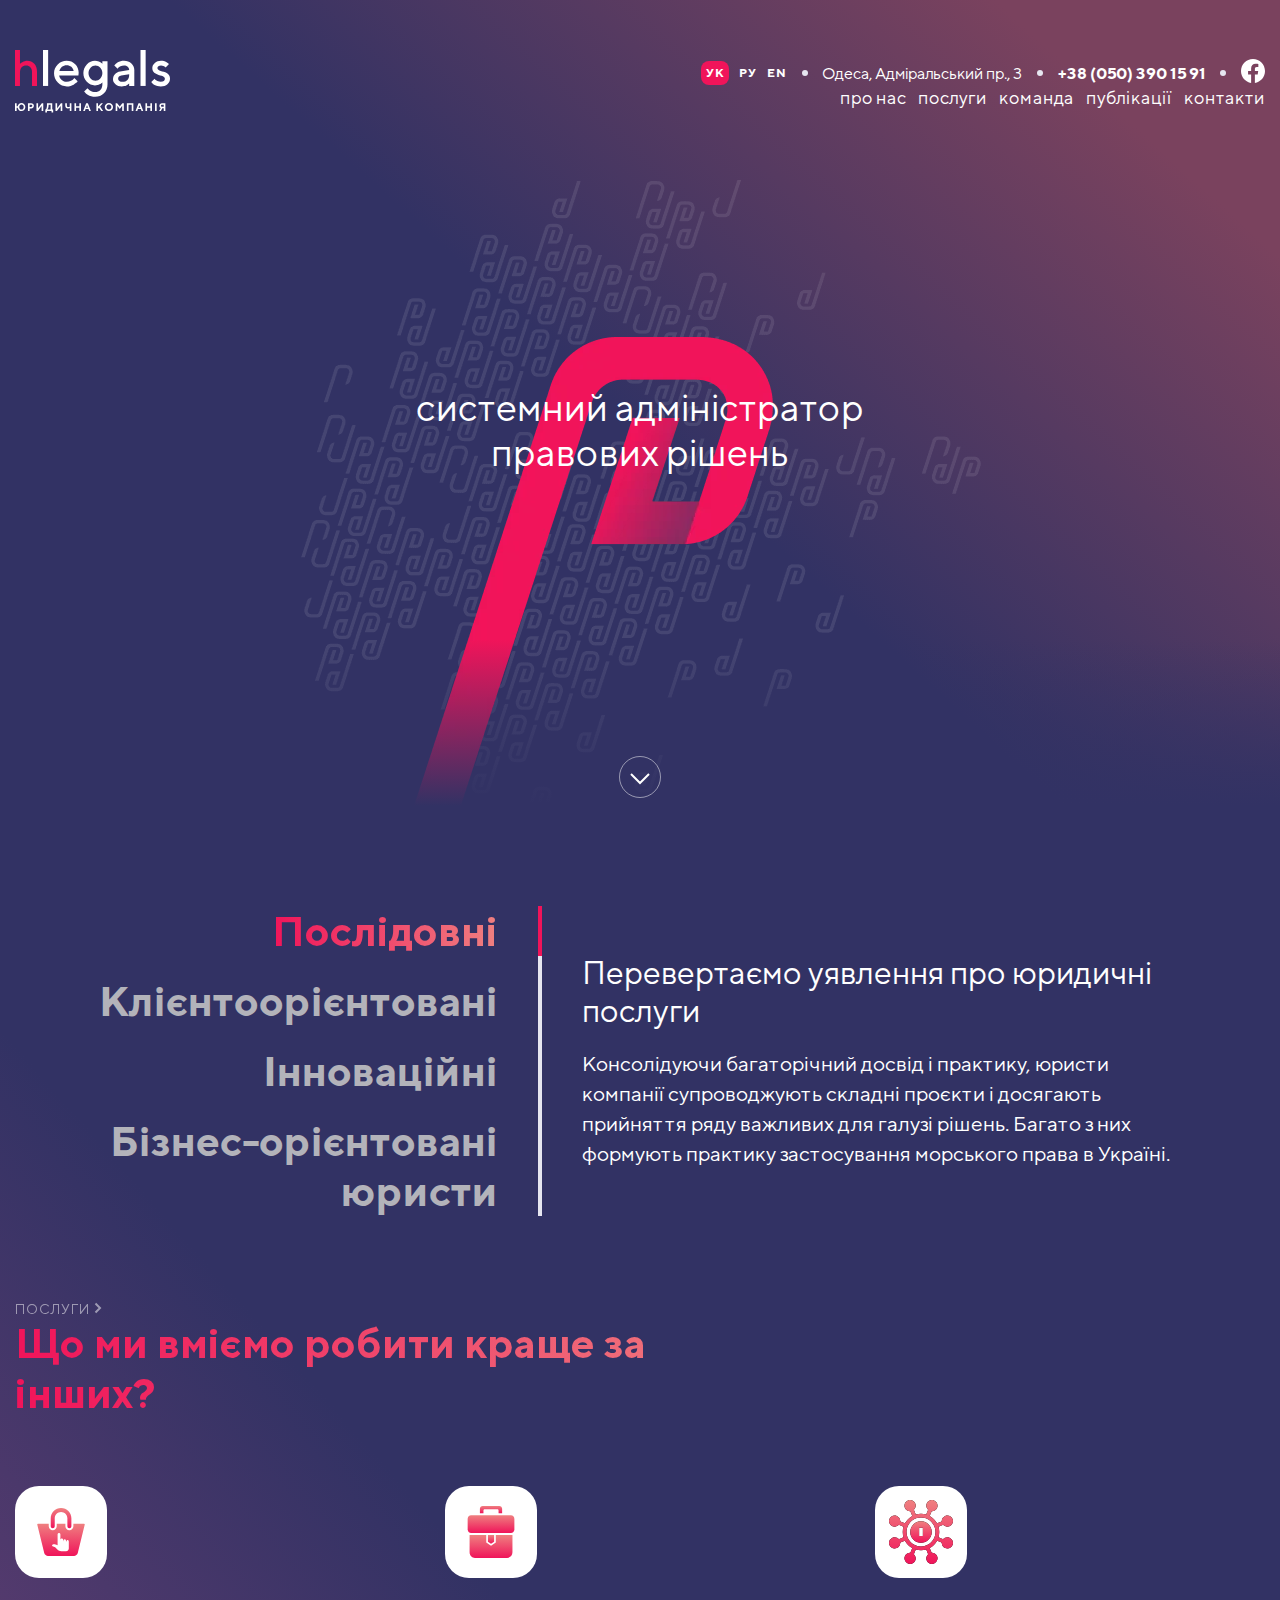
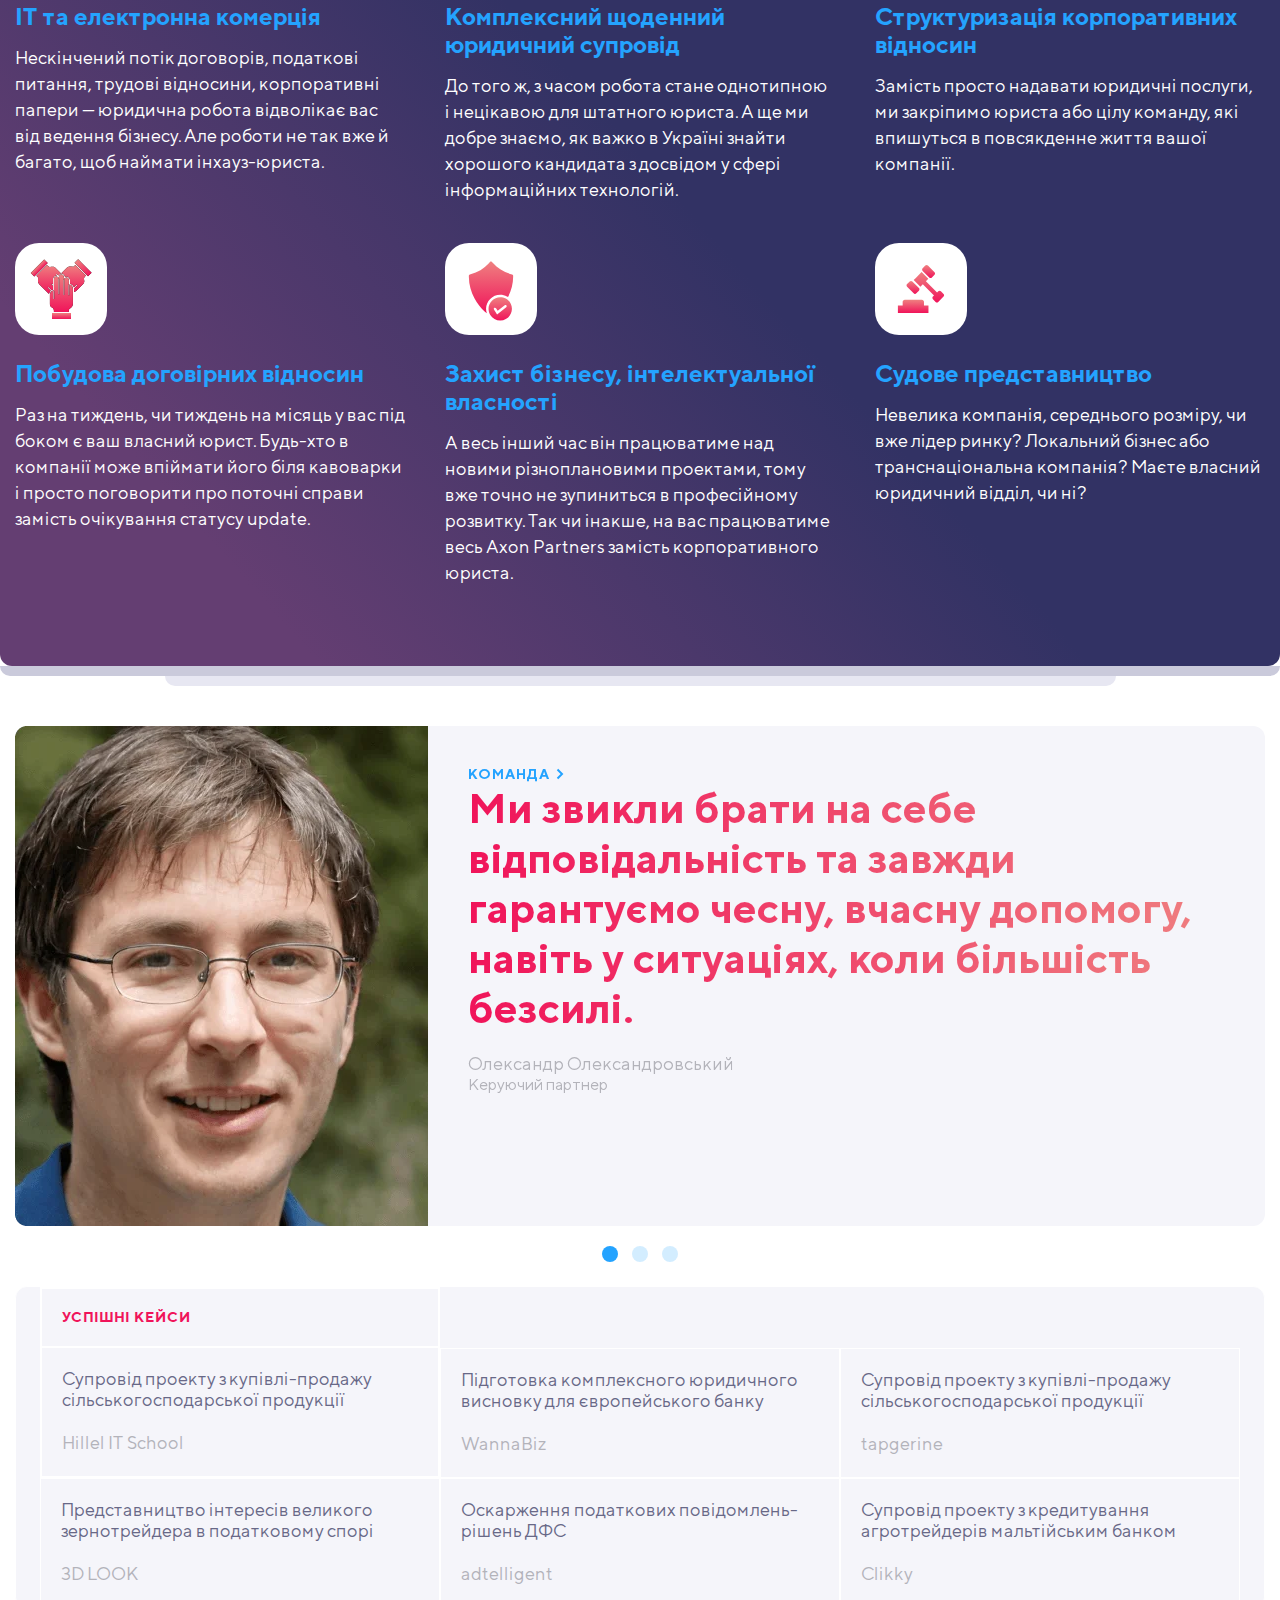
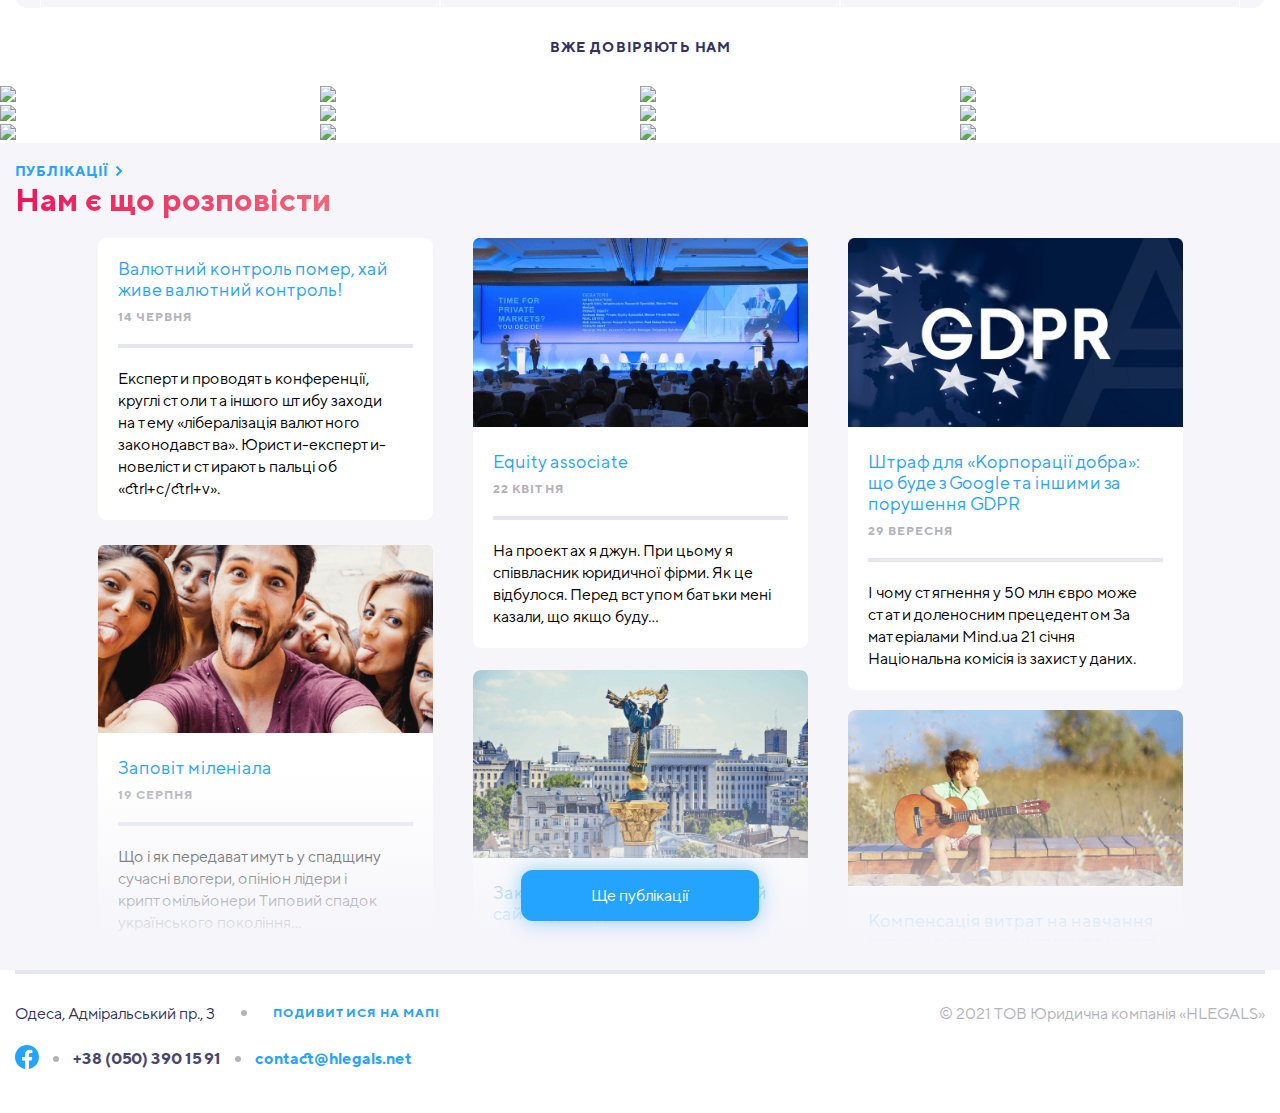
==== index.html @ 923fc93c "change png to webp" ====
<!DOCTYPE html>
<html lang="en">
<head>
    <meta charset="UTF-8">
    <meta name="viewport" content="width=device-width, initial-scale=1">
    <link rel="stylesheet" href="styles/main.css">
    <link rel="stylesheet" type="text/css" href="slick/slick.css">
    <link rel="stylesheet" type="text/css" href="slick/slick-theme.css">
    <title>Homepage</title>
</head>
<body>
<section class="header__and__splash__section">
    <div class="base__container">
        <header class="header">
            <div class="header__logo__wrapper">
                <a class="header__logo__link" href="index.html">
                    <picture>
                        <source srcset="images/homepage/header-mob-logo-min.svg"
                                media="screen and (max-width: 1024px)">
                        <img class="header__logo" src="./images/homepage/header-main-logo.svg" alt="logo">
                    </picture>
                </a>
                <div class="header__hamburger__box">
                    <span class="header__hamburger"></span>
                </div>
            </div>
            <div class="header__content">
                <div class="header__languages__and__contacts">
                    <div class="header__languages">
                        <a class="header__language header__active__languages" href="#" hreflang="uk">УК</a>
                        <a class="header__language" href="#" hreflang="ru">РУ</a>
                        <a class="header__language" href="#" hreflang="en">EN</a>
                    </div>
                    <img class="header__dot" src="images/homepage/header-dot.svg" alt="dot">
                    <a class="header__address" href="#">Одеса, Адміральський пр., 3</a>
                    <img class="header__dot" src="images/homepage/header-dot.svg" alt="dot">
                    <a class="header__telephone" href="tel: +380503901591">+38 (050) 390 15 91</a>
                    <img class="header__dot" src="images/homepage/header-dot.svg" alt="dot">
                    <a class="header__facebook" href="https://uk-ua.facebook.com/">
                        <svg width="24" height="24" viewBox="0 0 24 24" fill="none" xmlns="http://www.w3.org/2000/svg">
                            <g clip-path="url(#clip0_26339_3485)">
                                <path d="M24 12.0733C24 5.40541 18.6274 0 12 0C5.37258 0 0 5.40541 0 12.0733C0 18.0995 4.38823 23.0943 10.125 24V15.5633H7.07813V12.0733H10.125V9.41343C10.125 6.38755 11.9165 4.71615 14.6576 4.71615C15.9705 4.71615 17.3438 4.95195 17.3438 4.95195V7.92313H15.8306C14.3399 7.92313 13.875 8.85379 13.875 9.80857V12.0733H17.2031L16.6711 15.5633H13.875V24C19.6118 23.0943 24 18.0995 24 12.0733Z"/>
                            </g>
                            <defs>
                                <clipPath id="clip0_26339_3485">
                                    <rect width="24" height="24" fill="white"/>
                                </clipPath>
                            </defs>
                        </svg>
                    </a>
                </div>
                <nav class="header__nav">
                    <a class="header__link " href="about.html">про нас</a>
                    <a class="header__link" href="services.html">послуги</a>
                    <a class="header__link" href="team.html">команда</a>
                    <a class="header__link" href="#">публікації</a>
                    <a class="header__link" href="contact.html">контакти</a>
                </nav>
            </div>
        </header>
        <div class="splash">
            <picture class="splash__pattern">
                <source srcset="images/homepage/splash-pattern.webp">
                <img class="splash__pattern" src="images/homepage/splash-pattern.webp" alt="pattern">
            </picture>
            <picture class="splash__symbol">
                <source srcset="images/homepage/splash-symbol-Long-leg.webp">
                <img class="splash__symbol" src="images/homepage/splash-symbol-Long-leg.webp" alt="symbol">
            </picture>
            <p class="splash__text">системний адміністратор правових рішень</p>
        </div>
    </div>
    <div class="shade1">
        <a class="scroll__down__link" href="#text__under__shade1">
            <img class="scroll__down" src="images/homepage/shade1-scroll-down.svg" alt="scroll__down">
        </a>
        <a class="scroll__down__link2" href="#text__under__slider__shade1">
            <img class="scroll__down" src="images/homepage/shade1-scroll-down.svg" alt="scroll__down">
        </a>
    </div>
    <div class="shade2"></div>
</section>
<section class="experience__services__section">
    <div class="base__container">
        <div class="experience">
            <div class="experience__box">
                <div class="experience__titles">
                    <div class="experience__title__border">
                        <h3 class="experience__title experience__active" id="text__under__shade1">Послідовні</h3>
                        <div class="experience__border experience__active"></div>
                    </div>
                    <div class="experience__title__border">
                        <h3 class="experience__title">Клієнтоорієнтовані</h3>
                        <div class="experience__border"></div>
                    </div>
                    <div class="experience__title__border">
                        <h3 class="experience__title">Інноваційні</h3>
                        <div class="experience__border"></div>
                    </div>
                    <div class="experience__title__border">
                        <h3 class="experience__title">Бізнес-орієнтовані
                            юристи</h3>
                        <div class="experience__border experience__border1"></div>
                    </div>
                </div>
                <div class="experience__introduction">
                    <h5 class="experience__introduction__title">Перевертаємо уявлення про юридичні послуги</h5>
                    <p class="experience__introduction__text">
                        Консолідуючи багаторічний досвід і практику, юристи
                        компанії супроводжують складні проєкти і досягають прийняття ряду важливих для галузі рішень.
                        Багато з них формують практику застосування морського права в Україні.
                    </p>
                </div>
            </div>
        </div>
        <div class="experience__slider__mob">
            <div class="experience__slider">
                <div class="experience__slider__box">
                    <h3 class="experience__slider__title experience__slider__active"
                        id="text__under__slider__shade1">Послідовні</h3>
                </div>
                <div class="experience__slider__introduction">
                    <h5 class="experience__slider__introduction__title">Перевертаємо уявлення про юридичні послуги</h5>
                    <p class="experience__slider__introduction__text">
                        Консолідуючи багаторічний досвід і практику, юристи
                        компанії супроводжують складні проєкти і досягають прийняття ряду важливих для галузі рішень.
                        Багато з них формують практику застосування морського права в Україні.
                    </p>
                </div>
            </div>
            <div class="experience__slider">
                <div class="experience__slider__box">
                    <h3 class="experience__slider__title experience__slider__active">Послідовні</h3>
                </div>
                <div class="experience__slider__introduction">
                    <h5 class="experience__slider__introduction__title">Перевертаємо уявлення про юридичні послуги</h5>
                    <p class="experience__slider__introduction__text">
                        Консолідуючи багаторічний досвід і практику, юристи
                        компанії супроводжують складні проєкти і досягають прийняття ряду важливих для галузі рішень.
                        Багато з них формують практику застосування морського права в Україні.
                    </p>
                </div>
            </div>
            <div class="experience__slider">
                <div class="experience__slider__box">
                    <h3 class="experience__slider__title experience__slider__active">Послідовні</h3>
                </div>
                <div class="experience__slider__introduction">
                    <h5 class="experience__slider__introduction__title">Перевертаємо уявлення про юридичні послуги</h5>
                    <p class="experience__slider__introduction__text">
                        Консолідуючи багаторічний досвід і практику, юристи
                        компанії супроводжують складні проєкти і досягають прийняття ряду важливих для галузі рішень.
                        Багато з них формують практику застосування морського права в Україні.
                    </p>
                </div>
            </div>
            <div class="experience__slider">
                <div class="experience__slider__box">
                    <h3 class="experience__slider__title experience__slider__active">Послідовні</h3>
                </div>
                <div class="experience__slider__introduction">
                    <h5 class="experience__slider__introduction__title">Перевертаємо уявлення про юридичні послуги</h5>
                    <p class="experience__slider__introduction__text">
                        Консолідуючи багаторічний досвід і практику, юристи
                        компанії супроводжують складні проєкти і досягають прийняття ряду важливих для галузі рішень.
                        Багато з них формують практику застосування морського права в Україні.
                    </p>
                </div>
            </div>
        </div>
        <div class="prev-btn arrow-btn"></div>
        <div class="next-btn arrow-btn"></div>
        <div class="services">
            <a class="services__first__link" href="services.html">
                послуги
                <img class="services__link__arrow" src="images/homepage/services/services-switch-over.svg"
                     alt="switch-over">
            </a>
            <h3 class="services__title">Що ми вміємо робити краще за інших?</h3>
            <div class="services__grid">
                <div class="services__grid__item">
                    <div class="services__img__and__link">
                        <picture>
                            <source srcset="images/homepage/services/services-mob-icon1.svg"
                                    media="screen and (max-width: 426px)">
                            <img class="services__icon" src="images/homepage/services/services-icon1.svg" alt="icon">
                        </picture>
                        <a class="services__link" href="services_it.html">IT та електронна комерція</a>
                    </div>
                    <p class="services__text">Нескінчений потік договорів, податкові питання, трудові відносини,
                        корпоративні папери — юридична робота відволікає вас від ведення бізнесу. Але роботи не так
                        вже й багато, щоб наймати інхауз-юриста.</p>
                </div>
                <div class="services__grid__item">
                    <div class="services__img__and__link">
                        <picture>
                            <source srcset="images/homepage/services/services-mob-icon2.svg"
                                    media="screen and (max-width: 426px)">
                            <img class="services__icon" src="images/homepage/services/services-icon2.svg" alt="icon">
                        </picture>
                        <a class="services__link" href="services_it.html">Комплексний щоденний
                            юридичний супровід</a>
                    </div>
                    <p class="services__text">До того ж, з часом робота стане однотипною і нецікавою для штатного
                        юриста. А ще ми добре знаємо, як важко в Україні знайти хорошого кандидата з досвідом у
                        сфері інформаційних технологій.</p>
                </div>
                <div class="services__grid__item">
                    <div class="services__img__and__link">
                        <picture>
                            <source srcset="images/homepage/services/services-mob-icon3.svg"
                                    media="screen and (max-width: 426px)">
                            <img class="services__icon" src="images/homepage/services/services-icon3.svg" alt="icon">
                        </picture>
                        <a class="services__link" href="services_it.html">Структуризація корпоративних відносин</a>
                    </div>
                    <p class="services__text">Замість просто надавати юридичні послуги, ми закріпимо юриста або цілу
                        команду, які впишуться в повсякденне життя вашої компанії.</p>
                </div>
                <div class="services__grid__item">
                    <div class="services__img__and__link">
                        <picture>
                            <source srcset="images/homepage/services/services-mob-icon4.svg"
                                    media="screen and (max-width: 426px)">
                            <img class="services__icon" src="images/homepage/services/services-icon4.svg" alt="icon">
                        </picture>
                        <a class="services__link" href="services_it.html">Побудовa договірних відносин</a>
                    </div>
                    <p class="services__text">Раз на тиждень, чи тиждень на місяць у вас під боком є ваш власний
                        юрист. Будь-хто в компанії може впіймати його біля кавоварки і просто поговорити про поточні
                        справи замість очікування статусу update.</p>
                </div>
                <div class="services__grid__item">
                    <div class="services__img__and__link">
                        <picture>
                            <source srcset="images/homepage/services/services-mob-icon5.svg"
                                    media="screen and (max-width: 426px)">
                            <img class="services__icon" src="images/homepage/services/services-icon5.svg" alt="icon">
                        </picture>
                        <a class="services__link" href="services_it.html">Захист бізнесу, інтелектуальної власності</a>
                    </div>
                    <p class="services__text">А весь інший час він працюватиме над новими різноплановими проектами,
                        тому вже точно не зупиниться в професійному розвитку. Так чи інакше, на вас працюватиме весь
                        Axon Partners замість корпоративного юриста.</p>
                </div>
                <div class="services__grid__item">
                    <div class="services__img__and__link">
                        <picture>
                            <source srcset="images/homepage/services/services-mob-icon6.svg"
                                    media="screen and (max-width: 426px)">
                            <img class="services__icon" src="images/homepage/services/services-icon6.svg" alt="icon">
                        </picture>
                        <a class="services__link" href="services_it.html">Судове представництво</a>
                    </div>
                    <p class="services__text">Невелика компанія, середнього розміру, чи вже лідер ринку? Локальний
                        бізнес або транснаціональна компанія? Маєте власний юридичний відділ, чи ні?</p>
                </div>
            </div>
        </div>
    </div>
</section>
<section class="shadows__section">
    <div class="shadow1"></div>
    <div class="shadow2"></div>
</section>
<section class="slider__section">
    <div class="base__container">
        <div class="slider__wrapper">
            <div class="slider">
                <div class="slider__flex">
                    <div class="slider__flex__wrapper">
                        <picture>
                            <source srcset="images/homepage/slider-big-foto.webp">
                            <img class="slider__img" src="images/homepage/slider-big-foto.webp" alt="foto">
                        </picture>
                        <div class="slider__text__box">
                            <a class="slider__link" href="team.html">команда
                                <img class="slider__text__arrow"
                                     src="images/homepage/slider-link-arrow.svg"
                                     alt="arrow">
                            </a>
                            <a class="slider__title" href="#">Ми звикли брати на себе відповідальність та завжди
                                гарантуємо чесну, вчасну допомогу, навіть у ситуаціях, коли більшість безсилі.
                            </a>
                            <div class="slider__box__for__mob">
                                <picture>
                                    <source srcset="images/homepage/slider-mob-foto.svg">
                                    <img class="slider__img__mob" src="images/homepage/slider-mob-foto.svg" alt="foto">
                                </picture>
                                <div class="slider__minibox__for__mob">
                                    <a class="slider__under__title__link__text1" href="#">Олександр Олександровський</a>
                                    <p class="slider__under__title__text2">Керуючий партнер</p>
                                </div>
                            </div>
                        </div>
                    </div>
                </div>
                <div class="slider__flex">
                    <div class="slider__flex__wrapper">
                        <picture>
                            <source srcset="images/homepage/slider-big-foto.webp">
                            <img class="slider__img" src="images/homepage/slider-big-foto.webp" alt="foto">
                        </picture>
                        <div class="slider__text__box">
                            <a class="slider__link" href="team.html">команда
                                <img class="slider__text__arrow"
                                     src="images/homepage/slider-link-arrow.svg"
                                     alt="arrow">
                            </a>
                            <h3 class="slider__title">Ми звикли брати на себе відповідальність та завжди гарантуємо
                                чесну,
                                вчасну
                                допомогу, навіть у
                                ситуаціях, коли більшість безсилі.</h3>
                            <div class="slider__box__for__mob">
                                <picture>
                                    <source srcset="images/homepage/slider-mob-foto.svg">
                                    <img class="slider__img__mob" src="images/homepage/slider-mob-foto.svg" alt="foto">
                                </picture>
                                <div class="slider__minibox__for__mob">
                                    <p class="slider__under__title__link__text1">Олександр Олександровський</p>
                                    <p class="slider__under__title__text2">Керуючий партнер</p>
                                </div>
                            </div>
                        </div>
                    </div>
                </div>
                <div class="slider__flex">
                    <div class="slider__flex__wrapper">
                        <picture>
                            <source srcset="images/homepage/slider-big-foto.webp">
                            <img class="slider__img" src="images/homepage/slider-big-foto.webp" alt="foto">
                        </picture>
                        <div class="slider__text__box">
                            <a class="slider__link" href="team.html">команда
                                <img class="slider__text__arrow"
                                     src="images/homepage/slider-link-arrow.svg"
                                     alt="arrow">
                            </a>
                            <h3 class="slider__title">Ми звикли брати на себе відповідальність та завжди гарантуємо
                                чесну,
                                вчасну
                                допомогу, навіть у
                                ситуаціях, коли більшість безсилі.</h3>
                            <div class="slider__box__for__mob">
                                <picture>
                                    <source srcset="images/homepage/slider-mob-foto.svg">
                                    <img class="slider__img__mob" src="images/homepage/slider-mob-foto.svg" alt="foto">
                                </picture>
                                <div class="slider__minibox__for__mob">
                                    <p class="slider__under__title__link__text1">Олександр Олександровський</p>
                                    <p class="slider__under__title__text2">Керуючий партнер</p>
                                </div>
                            </div>
                        </div>
                    </div>
                </div>
            </div>
            <div class="prev-btn arrow-btn"></div>
            <div class="next-btn arrow-btn"></div>
        </div>
    </div>
</section>
<section class="case__section">
    <div class="base__container">
        <div class="case case__wrapper">
            <div class="case__item case__item__tablet">
                <div class="case__successful">
                    <h6 class="case__title">Успішні кейси</h6>
                </div>
                <div class="case__item1 case__all__items case__item__mob case__item__tablet">
                    <a class="case__paragraph" href="#">Супровід проекту з купівлі-продажу сільськогосподарської
                        продукції</a>
                    <p class="case__name">Hillel IT School</p>
                </div>
                <div class="case__hover">
                    <p class="case__hover__text">Prolegals у співпраці з юристами Clyde & Co виступила юридичним
                        консультантом відомого іноземного
                        банку у зв'язку з фінансуванням ряду угод з купівлі-продажу сільськогосподарської продукції.
                        Юристи компанії, серед іншого, надали банку комплексне юридичний висновок про механізм роботи
                        застав в Україні, способи звернення стягнення на товар і пов'язаних із заставою ризиками.
                    </p>
                    <!--                    <img class="case__hover__arrow" src="images/team/team-open-arrow.svg" alt="arrow">-->
                    <!--                    <img class="case__hover__arrow" src="images/team/team-open-arrow.svg" alt="arrow">-->
                </div>
            </div>
            <div class="case__item2 case__all__items case__item__mob case__item__tablet">
                <a class="case__paragraph" href="#">Підготовка комплексного юридичного висновку для європейського
                    банку</a>
                <p class="case__name">WannaBiz</p>
            </div>
            <div class="case__item3 case__all__items case__item__mob case__item__tablet">
                <a class="case__paragraph" href="#">Супровід проекту з купівлі-продажу сільськогосподарської
                    продукції</a>
                <p class="case__name">tapgerine</p>
            </div>
            <div class="case__item4 case__all__items case__item__mob case__item__tablet">
                <a class="case__paragraph" href="#">Представництво інтересів великого зернотрейдера в податковому
                    спорі</a>
                <p class="case__name">3D LOOK</p>
            </div>
            <div class="case__item5 case__all__items case__item__mob case__item__tablet">
                <a class="case__paragraph" href="#">Оскарження податкових повідомлень-рішень ДФС</a>
                <p class="case__name">adtelligent</p>
            </div>
            <div class="case__item6 case__all__items case__item__mob case__item__tablet">
                <a class="case__paragraph" href="#">Супровід проекту з кредитування агротрейдерів мальтійським
                    банком</a>
                <p class="case__name">Clikky</p>
            </div>
        </div>
    </div>
</section>
<section class="clients__section">
    <div class="clients__container">
        <div class="clients clients__wrapper">
            <h6 class="clients__title">Вже довіряють нам</h6>
            <div class="clients__grid">
                <div class="clients__item">
                    <picture>
                        <source srcset="images/homepage/clients/mob-hillel.webp" media="screen and (max-width: 426px)">
                        <img class="clients__img" src="images/homepage/clients/hillel.webp" alt="logo">
                    </picture>
                </div>
                <div class="clients__item">
                    <picture>
                        <source srcset="images/homepage/clients/mob-wannabiz.webp" media="screen and (max-width: 426x)">
                        <img class="clients__img" src="images/homepage/clients/wannabiz.webp" alt="logo">
                    </picture>
                </div>
                <div class="clients__item">
                    <picture>
                        <source srcset="images/homepage/clients/mob-tapgerine.webp"
                                media="screen and (max-width: 426px)">
                        <img class="clients__img" src="images/homepage/clients/tapgerine.webp" alt="logo">
                    </picture>
                </div>
                <div class="clients__item">
                    <picture>
                        <source srcset="images/homepage/clients/mob-3dlook.webp" media="screen and (max-width: 426px)">
                        <img class="clients__img" src="images/homepage/clients/3dlook.webp" alt="logo">
                    </picture>
                </div>
                <div class="clients__item">
                    <picture>
                        <source srcset="images/homepage/clients/mob-orangear.webp" media="screen and (max-width: 426px)">
                        <img class="clients__img" src="images/homepage/clients/orangear.webp" alt="logo">
                    </picture>
                </div>
                <div class="clients__item">
                    <picture>
                        <source srcset="images/homepage/clients/mob-adtelligent.webp"
                                media="screen and (max-width: 426px)">
                        <img class="clients__img" src="images/homepage/clients/adtelligent.webp" alt="logo">
                    </picture>
                </div>
                <div class="clients__item">
                    <picture>
                        <source srcset="images/homepage/clients/mob-clickky.webp" media="screen and (max-width: 426px)">
                        <img class="clients__img" src="images/homepage/clients/clickky.webp" alt="logo">
                    </picture>
                </div>
                <div class="clients__item">
                    <picture>
                        <source srcset="images/homepage/clients/mob-ecoleasing.webp"
                                media="screen and (max-width: 426px)">
                        <img class="clients__img" src="images/homepage/clients/ecoleasing.webp" alt="logo">
                    </picture>
                </div>
                <div class="clients__item">
                    <picture>
                        <source srcset="images/homepage/clients/mob-infatek.webp" media="screen and (max-width: 426px)">
                        <img class="clients__img" src="images/homepage/clients/infatek.webp" alt="logo">
                    </picture>
                </div>
                <div class="clients__item">
                    <picture>
                        <source srcset="images/homepage/clients/mob-city-park.webp"
                                media="screen and (max-width: 426px)">
                        <img class="clients__img" src="images/homepage/clients/city-park.webp" alt="logo">
                    </picture>
                </div>
                <div class="clients__item">
                    <picture>
                        <source srcset="images/homepage/clients/mob-art-print-studio.webp"
                                media="screen and (max-width: 426px)">
                        <img class="clients__img" src="images/homepage/clients/art-print-studio.webp" alt="logo">
                    </picture>
                </div>
                <div class="clients__item">
                    <picture>
                        <source srcset="images/homepage/clients/mob-ultimate-card.webp"
                                media="screen and (max-width: 426px)">
                        <img class="clients__img" src="images/homepage/clients/ultimate-card.webp" alt="logo">
                    </picture>
                </div>
            </div>
        </div>
    </div>
</section>
<section class="publications__section">
    <div class="base__container">
        <div class="publications__wrapper">
            <a class="publications__link" href="#">Публікації
                <img class="publications__arrow" src="images/homepage/publications-link-arrow2.svg" alt="arrow">
            </a>
            <h3 class="publications__title">Нам є що розповісти</h3>
            <div class="publications">
                <div class="publications__card publications__card1">
                    <div class="publication__under__title__and__data">
                        <a class="publications__under__title__link" href="#">Валютний контроль помер, хай живе валютний
                            контроль!</a>
                        <p class="publications__data__text">14 червня</p>
                    </div>
                    <div class="publications__border__bottom"></div>
                    <p class="publications__description">Експерти проводять конференції, круглі столи та іншого
                        штибу заходи на тему «лібералізація валютного законодавства». Юристи-експерти-новелісти
                        стирають пальці об «ctrl+c/ctrl+v».
                    </p>
                </div>
                <div class="publications__card publications__card2">
                    <picture>
                        <source srcset="images/homepage/publications/mob-equity.png"
                                media="screen and (max-width: 426px)">
                        <img class="publications__img" src="images/homepage/publications/equity.png" alt="foto">
                    </picture>
                    <div class="publications__text__box">
                        <div class="publication__under__title__and__data">
                            <a class="publications__under__title__link" href="#">Equity associate</a>
                            <p class="publications__data__text">22 квітня</p>
                        </div>
                        <div class="publications__border__bottom"></div>
                        <p class="publications__description">На проектах я джун. При цьому я співвласник юридичної
                            фірми. Як це відбулося. Перед вступом батьки мені казали, що якщо буду…
                        </p>
                    </div>
                </div>
                <div class="publications__card publications__card3">
                    <picture>
                        <source srcset="images/homepage/publications/gdpr.png">
                        <img class="publications__img" src="images/homepage/publications/gdpr.png" alt="foto">
                    </picture>
                    <div class="publications__text__box">
                        <div class="publication__under__title__and__data">
                            <a class="publications__under__title__link" href="#">Штраф для «Корпорації добра»: що буде з
                                Google та
                                іншими
                                за
                                порушення GDPR</a>
                            <p class="publications__data__text">29 вересня</p>
                        </div>
                        <div class="publications__border__bottom"></div>
                        <p class="publications__description">І чому стягнення у 50 млн євро може стати доленосним
                            прецедентом За матеріалами Mind.ua 21 січня Національна комісія із захисту даних.
                        </p>
                    </div>
                </div>
                <div class="publications__card publications__card4">
                    <picture>
                        <source srcset="images/homepage/publications/mob-will-mileniala.png"
                                media="screen and (max-width: 426px)">
                        <img class="publications__img" src="images/homepage/publications/will-mileniala.png" alt="foto">
                    </picture>
                    <div class="publications__text__box">
                        <div class="publication__under__title__and__data">
                            <a class="publications__under__title__link" href="#">Заповіт міленіала</a>
                            <p class="publications__data__text">19 серпня</p>
                        </div>
                        <div class="publications__border__bottom"></div>
                        <p class="publications__description">Що і як передаватимуть у спадщину сучасні влогери, опініон
                            лідери і криптомільйонери Типовий спадок українського покоління…
                        </p>
                    </div>
                </div>
                <div class="publications__card publications__card5">
                    <picture>
                        <source srcset="images/homepage/publications/language.png">
                        <img class="publications__img" src="images/homepage/publications/language.png" alt="foto">
                    </picture>
                    <div class="publications__text__box publications__box__under__shadow">
                        <div class="publication__under__title__and__data">
                            <a class="publications__under__title__link" href="#">Закон про мови: як зробити свій сайт
                                відповідним</a>
                            <p class="publications__data__text">19 серпня</p>
                        </div>
                        <div class="publications__border__bottom"></div>
                        <p class="publications__description">Наталія Кирик, керівник контент студії Wordfactory.ua
                            По-перше, це красиво! Це аргумент номер один на користь україномовного сайту. По-друге, це
                            ефективно. У…
                        </p>
                    </div>
                </div>
                <div class="publications__card publications__card6">
                    <picture>
                        <source srcset="images/homepage/publications/compensation.png">
                        <img class="publications__img" src="images/homepage/publications/compensation.png" alt="foto">
                    </picture>
                    <div class="publications__text__box publications__box__under__shadow">
                        <div class="publication__under__title__and__data">
                            <a class="publications__under__title__link" href="#">Компенсація витрат на навчання дитини в
                                дитячому
                                садку та
                                школі</a>
                            <p class="publications__data__text">5 Лютого 2018</p>
                        </div>
                        <div class="publications__border__bottom"></div>
                        <p class="publications__description">Про що йде мова В червні цього року Верховна Рада внесла
                            зміни до Податкового кодексу України. Відтепер батьки, які отримують офіційну…
                        </p>
                    </div>
                </div>
            </div>
        </div>
    </div>
</section>
<section class="shadow3__section">
    <a class="shadow3__section__button" href="#">Ще публікації</a>
</section>
<footer class="footer__section footer">
    <div class="base__container">
        <div class="footer__separator"></div>
        <div class="footer__contacts__wrapper">
            <div class="footer__contacts">
                <div class="footer__address">
                    <p class="footer__address__text">Одеса, Адміральський пр., 3</p>
                    <img class="footer__dot" src="images/homepage/footer-dot-separator.svg" alt="dot">
                    <a class="footer__address__link" href="#">Подивитися на мапі</a>
                </div>
                <div class="footer__contacts__tel">
                    <a class="footer__facebook" href="https://uk-ua.facebook.com/">
                        <svg width="24" height="24" viewBox="0 0 24 24" fill="none" xmlns="http://www.w3.org/2000/svg">
                            <g clip-path="url(#clip0_26339_3485)">
                                <path d="M24 12.0733C24 5.40541 18.6274 0 12 0C5.37258 0 0 5.40541 0 12.0733C0 18.0995 4.38823 23.0943 10.125 24V15.5633H7.07813V12.0733H10.125V9.41343C10.125 6.38755 11.9165 4.71615 14.6576 4.71615C15.9705 4.71615 17.3438 4.95195 17.3438 4.95195V7.92313H15.8306C14.3399 7.92313 13.875 8.85379 13.875 9.80857V12.0733H17.2031L16.6711 15.5633H13.875V24C19.6118 23.0943 24 18.0995 24 12.0733Z"/>
                            </g>
                            <defs>
                                <clipPath id="clip0_26339_3485">
                                    <rect width="24" height="24" fill="white"/>
                                </clipPath>
                            </defs>
                        </svg>
                    </a>
                    <img class="footer__dot" src="images/homepage/footer-dot-separator.svg" alt="dot">
                    <a class="footer__tel__link" href="tel: +380503901591">+38 (050) 390 15 91</a>
                    <img class="footer__dot" src="images/homepage/footer-dot-separator.svg" alt="dot">
                    <a class="footer__mail__link" href="mailto:contact@hlegals.net">contact@hlegals.net</a>
                </div>
            </div>
            <div class="footer__copy">
                <p class="footer__copy__text">© 2021 ТОВ Юридична компанія «HLEGALS»</p>
            </div>
        </div>
    </div>
</footer>
<script type="text/javascript" src="jquery.js"></script>
<script src="./slick/slick.min.js"></script>
<script type="text/javascript">
    $(document).ready(function () {
        $('.slider').slick({
            prevArrow: $('.prev-btn'),
            nextArrow: $('.next-btn'),
            autoplay: true,
            dots: true,
            autoplaySpeed: 4000,
            slidesToShow: 1,
            slidesToScroll: 1,
            responsive: [
                {
                    breakpoint: 1024,
                    settings: {
                        slidesToShow: 1,
                        slidesToScroll: 1,
                    }
                },
                {
                    breakpoint: 768,
                    settings: {
                        slidesToShow: 2,
                        slidesToScroll: 1
                    }
                },
                {
                    breakpoint: 700,
                    settings: {
                        slidesToShow: 1,
                        slidesToScroll: 1
                    }
                }
            ]
        });
    });
</script>
<script type="text/javascript">
    $(document).ready(function () {
        $('.experience__slider__mob').slick({
            prevArrow: $('.prev-btn'),
            nextArrow: $('.next-btn'),
            autoplay: true,
            dots: true,
            autoplaySpeed: 4000,
            slidesToShow: 1,
            slidesToScroll: 1,
            responsive: [
                {
                    breakpoint: 1024,
                    settings: {
                        slidesToShow: 2,
                        slidesToScroll: 1,
                    }
                },
                {
                    breakpoint: 769,
                    settings: {
                        slidesToShow: 2,
                        slidesToScroll: 1
                    }
                },
                {
                    breakpoint: 600,
                    settings: {
                        slidesToShow: 1,
                        slidesToScroll: 1
                    }
                }
            ]
        });
    });
</script>
</body>
</html>
---- styles/main.css ----
@font-face {
  src: url("../fonts/TTNorms/TTNorms-Medium.woff");
  font-family: "TTNorms";
  font-weight: normal;
  font-style: normal;
  font-display: swap;
}
@font-face {
  src: url("../fonts/TTNorms/TTNorms-Regular.woff");
  font-family: "TTNorms";
  font-weight: normal;
  font-style: normal;
  font-display: swap;
}
@font-face {
  src: url("../fonts/TTNorms/TTNorms-Bold.woff");
  font-family: "TTNorms";
  font-weight: bold;
  font-style: normal;
  font-display: swap;
}
* {
  box-sizing: border-box;
  padding: 0;
  margin: 0;
  font-family: "TTNorms", sans-serif;
  color: #ffffff;
}

a {
  display: inline-block;
  text-decoration: none;
}

.base__container {
  width: 100%;
  max-width: 1320px;
  margin: 0 auto;
  padding: 0 15px;
}

@font-face {
  src: url("../fonts/TTNorms/TTNorms-Medium.woff");
  font-family: "TTNorms";
  font-weight: normal;
  font-style: normal;
  font-display: swap;
}
@font-face {
  src: url("../fonts/TTNorms/TTNorms-Regular.woff");
  font-family: "TTNorms";
  font-weight: normal;
  font-style: normal;
  font-display: swap;
}
@font-face {
  src: url("../fonts/TTNorms/TTNorms-Bold.woff");
  font-family: "TTNorms";
  font-weight: bold;
  font-style: normal;
  font-display: swap;
}
* {
  box-sizing: border-box;
  padding: 0;
  margin: 0;
  font-family: "TTNorms", sans-serif;
  color: #ffffff;
}

a {
  display: inline-block;
  text-decoration: none;
}

.base__container {
  width: 100%;
  max-width: 1320px;
  margin: 0 auto;
  padding: 0 15px;
}

.header {
  display: flex;
  justify-content: space-between;
  align-items: center;
}
.header__logo__wrapper {
  width: 100%;
  display: flex;
  justify-content: space-between;
}
.header__logo__wrapper .header__hamburger__box {
  display: none;
  flex-direction: column;
  justify-content: center;
  padding: 10px 7px;
  width: 32px;
  height: 32px;
}
.header__logo__wrapper .header__hamburger__box:active {
  background: #EDEDF7;
  border-radius: 12px;
}
.header__logo__wrapper .header__hamburger__box .header__hamburger {
  display: block;
  border: 1px solid #323264;
  background-color: #323264;
  width: 18px;
  position: relative;
}
.header__logo__wrapper .header__hamburger__box .header__hamburger::before, .header__logo__wrapper .header__hamburger__box .header__hamburger::after {
  content: "";
  border: 1px solid #323264;
  background-color: #323264;
  width: 16px;
  position: absolute;
  left: -1px;
}
.header__logo__wrapper .header__hamburger__box .header__hamburger::before {
  top: 6px;
}
.header__logo__wrapper .header__hamburger__box .header__hamburger::after {
  bottom: 6px;
}
.header__logo__wrapper__logo__link {
  width: 100%;
  max-width: 155px;
}
.header__content {
  display: flex;
  flex-direction: column;
  align-items: end;
  width: 100%;
  max-width: 564px;
}
.header__languages__and__contacts {
  display: flex;
  justify-content: space-between;
  align-items: center;
  width: 100%;
  max-width: 564px;
}
.header__languages {
  display: flex;
  align-items: center;
  gap: 10px;
}
.header__nav {
  display: flex;
  justify-content: space-between;
  width: 100%;
  max-width: 425px;
}
.header__language {
  font-weight: bold;
  font-size: 12px;
  line-height: 14px;
  letter-spacing: 1px;
}
.header__active__languages {
  padding: 5px;
  background: #F0145A;
  border-radius: 8px;
}
.header__language:hover {
  padding: 5px;
  background: #EDEDF7;
  border-radius: 8px;
  color: #B3B3BA;
}
.header__address {
  font-size: 16px;
  line-height: 19px;
}
.header__telephone {
  font-weight: bold;
  font-size: 16px;
  line-height: 19px;
}
.header__link {
  font-size: 18px;
  line-height: 21px;
}
.header__facebook svg {
  fill: #FFFFFF;
}
.header__facebook:hover svg {
  fill: #24A3FF;
}

@font-face {
  src: url("../fonts/TTNorms/TTNorms-Medium.woff");
  font-family: "TTNorms";
  font-weight: normal;
  font-style: normal;
  font-display: swap;
}
@font-face {
  src: url("../fonts/TTNorms/TTNorms-Regular.woff");
  font-family: "TTNorms";
  font-weight: normal;
  font-style: normal;
  font-display: swap;
}
@font-face {
  src: url("../fonts/TTNorms/TTNorms-Bold.woff");
  font-family: "TTNorms";
  font-weight: bold;
  font-style: normal;
  font-display: swap;
}
* {
  box-sizing: border-box;
  padding: 0;
  margin: 0;
  font-family: "TTNorms", sans-serif;
  color: #ffffff;
}

a {
  display: inline-block;
  text-decoration: none;
}

.base__container {
  width: 100%;
  max-width: 1320px;
  margin: 0 auto;
  padding: 0 15px;
}

.footer {
  background: #FFFFFF;
  padding-bottom: 40px;
}
.footer:hover {
  background: #F5F5FA;
}
.footer__separator {
  border-bottom: 4px solid #E6E6F0;
  margin-bottom: 30px;
}
.footer__contacts__wrapper {
  display: flex;
  justify-content: space-between;
}
.footer__contacts {
  display: flex;
  flex-direction: column;
  width: 100%;
  max-width: 425px;
}
.footer__address {
  display: flex;
  justify-content: space-between;
  align-items: center;
  margin-bottom: 22px;
}
.footer__contacts__tel {
  display: flex;
  justify-content: space-between;
  align-items: center;
  width: 100%;
  max-width: 397px;
}
.footer__facebook svg {
  fill: #24A3FF;
}
.footer__facebook:hover svg {
  fill: #F0145A;
}
.footer__dot {
  display: inline-block;
}
.footer__address__text {
  font-size: 16px;
  line-height: 19px;
  color: #323264;
}
.footer__address__link {
  font-weight: bold;
  font-size: 12px;
  line-height: 14px;
  letter-spacing: 1px;
  text-transform: uppercase;
  color: #24A3FF;
}
.footer__tel__link {
  font-weight: bold;
  font-size: 16px;
  line-height: 19px;
  color: #46466E;
}
.footer__mail__link {
  font-weight: bold;
  font-size: 16px;
  line-height: 19px;
  color: #24A3FF;
}
.footer__address__link:hover, .footer__mail__link:hover {
  color: #F0145A;
}
.footer__copy__text {
  font-size: 16px;
  line-height: 19px;
  color: #B3B3BA;
}

@media screen and (max-width: 426px) {
  .footer {
    padding-bottom: 118px;
  }
  .footer__contacts__wrapper {
    flex-direction: column;
    gap: 20px;
  }
  .footer__contacts {
    gap: 20px;
    margin: 0 auto;
    max-width: 335px;
  }
  .footer__address {
    flex-direction: column;
    gap: 10px;
    margin: 0 auto;
  }
  .footer__contacts__tel {
    flex-direction: column;
    max-width: 335px;
    gap: 20px;
  }
  .footer__dot {
    display: none;
  }
  .footer__copy {
    width: 100%;
    max-width: 335px;
    padding: 0 40px;
    margin: 0 auto;
  }
  .footer__copy__text {
    text-align: center;
  }
}
@media screen and (min-width: 425px) and (max-width: 768px) {
  .footer {
    padding-bottom: 118px;
  }
  .footer__contacts__wrapper {
    flex-direction: column;
    gap: 20px;
  }
  .footer__contacts {
    gap: 20px;
    max-width: 335px;
    margin: 0 auto;
  }
  .footer__address {
    margin: 0 auto;
    flex-direction: column;
    gap: 10px;
  }
  .footer__contacts__tel {
    flex-direction: column;
    max-width: 335px;
    gap: 20px;
  }
  .footer__dot {
    display: none;
  }
  .footer__copy {
    width: 100%;
    max-width: 335px;
    padding: 0 40px;
  }
  .footer__copy {
    margin: 0 auto;
  }
  .footer__copy__text {
    text-align: center;
  }
}
@media screen and (min-width: 768px) and (max-width: 1024px) {
  .footer {
    padding-bottom: 80px;
  }
  .footer__contacts__wrapper {
    flex-direction: column;
    align-items: center;
    gap: 30px;
  }
}
.header__and__splash__section {
  padding-top: 50px;
  background: linear-gradient(42.01deg, #323264 14.33%, #323264 51.39%, #7A425E 87.53%);
  position: relative;
}
.header__and__splash__section .header {
  margin-bottom: 63px;
}
.header__and__splash__section .header__link:hover, .header__and__splash__section .header__link__active {
  border-bottom: 2px solid #ffffff;
}
.header__and__splash__section .header .header__hamburger {
  border: 1px solid #ffffff;
  background-color: #ffffff;
}
.header__and__splash__section .header .header__hamburger::before, .header__and__splash__section .header .header__hamburger::after {
  content: "";
  border: 1px solid #ffffff;
  background-color: #ffffff;
}
.header__and__splash__section .splash {
  position: relative;
  margin: 0 auto;
  width: 100%;
  max-width: 689px;
}
.header__and__splash__section .splash__pattern {
  width: 100%;
  max-width: 689px;
}
.header__and__splash__section .splash__symbol {
  position: absolute;
  width: 100%;
  max-width: 595px;
  left: 50%;
  top: 65%;
  transform: translate(-50%, -50%);
}
.header__and__splash__section .splash__text {
  position: absolute;
  width: 100%;
  max-width: 800px;
  padding: 5px 100px;
  font-size: 38px;
  line-height: 45px;
  text-align: center;
  top: 40%;
  left: 50%;
  transform: translate(-50%, -50%);
  z-index: 2;
}
.header__and__splash__section .shade1 {
  margin-top: -200px;
  padding-top: 150px;
  width: 100%;
  height: 100%;
  min-height: 200px;
  background: linear-gradient(180deg, rgba(50, 50, 100, 0) 16.67%, #323264 100%);
  position: relative;
  z-index: 2;
}
.header__and__splash__section a.scroll__down__link {
  display: block;
  text-align: center;
  margin: 0 auto;
}
.header__and__splash__section a.scroll__down__link2 {
  display: none;
  text-align: center;
  margin: 0 auto;
}
.header__and__splash__section .shade2 {
  width: 100%;
  height: 100%;
  min-height: 100px;
  background: #323264 11.93%;
  position: relative;
  margin-bottom: -80px;
  z-index: 2;
}

.experience__services__section {
  background: linear-gradient(228.57deg, #323264 11.93%, #323264 57.17%, #643E72 87.46%);
  border-radius: 0 0 12px 12px;
  padding-top: 80px;
  padding-bottom: 80px;
}
.experience__services__section .experience__slider__mob {
  display: none;
}
.experience__services__section .prev-btn, .experience__services__section .next-btn, .experience__services__section .arrow-btn {
  width: 0;
  height: 0;
}
.experience__services__section .experience {
  width: 100%;
  max-width: 1207px;
  margin-bottom: 83px;
}
.experience__services__section .experience__box {
  display: flex;
  align-items: center;
}
.experience__services__section .experience__titles {
  display: flex;
  flex-direction: column;
  justify-content: space-between;
  height: 100%;
  min-height: 310px;
  width: 100%;
  max-width: 527px;
}
.experience__services__section .experience__title__border {
  width: 100%;
  display: flex;
  justify-content: flex-end;
  text-align: right;
  gap: 40px;
}
.experience__services__section .experience__border {
  border-right: 4px solid #E6E6F0;
  height: 100%;
  min-height: 70px;
  margin-top: -20px;
}
.experience__services__section .experience__border1 {
  min-height: 120px;
}
.experience__services__section .experience__title__border:hover > .experience__border {
  border-color: #F0145A;
  cursor: pointer;
}
.experience__services__section .experience__title:hover, .experience__services__section .experience__active {
  font-weight: bold;
  font-size: 42px;
  line-height: 50px;
  background: linear-gradient(90deg, #f0145a, #ef8080);
  -webkit-background-clip: text;
  -webkit-text-fill-color: transparent;
  color: #F0145A;
  border-color: #F0145A;
  cursor: pointer;
}
.experience__services__section .experience__title {
  font-size: 42px;
  line-height: 50px;
  font-weight: bold;
  color: #B3B3BA;
}
.experience__services__section .experience__introduction {
  width: 100%;
  max-width: 630px;
  height: 100%;
  min-height: 214px;
  padding-left: 40px;
}
.experience__services__section .experience__introduction__title {
  font-size: 32px;
  line-height: 38px;
  font-weight: normal;
  margin-bottom: 20px;
}
.experience__services__section .experience__introduction__text {
  font-size: 21px;
  line-height: 30px;
}

.services__first__link {
  font-size: 14px;
  line-height: 17px;
  letter-spacing: 1px;
  text-transform: uppercase;
  opacity: 0.5;
}
.services__first__link__arrow {
  transform: translateY(1px);
}
.services__title {
  width: 100%;
  max-width: 768px;
  font-weight: bold;
  font-size: 42px;
  line-height: 50px;
  background: linear-gradient(90deg, #f0145a, #ef8080);
  -webkit-background-clip: text;
  -webkit-text-fill-color: transparent;
  color: #F0145A;
  margin-bottom: 68px;
}
.services__grid {
  margin-left: auto;
  margin-right: auto;
  width: 100%;
  display: grid;
  grid-template-columns: repeat(auto-fit, minmax(30%, 1fr));
  grid-template-rows: auto;
  gap: 40px;
}
.services__grid__item {
  width: 100%;
  max-width: 413px;
  display: flex;
  flex-direction: column;
}
.services__img__and__link {
  display: flex;
  flex-direction: column;
}
.services__icon {
  width: 100%;
  max-width: 92px;
  margin-bottom: 20px;
}
.services__link {
  font-weight: bold;
  font-size: 24px;
  line-height: 28px;
  color: #24A3FF;
  margin-bottom: 15px;
}
.services__text {
  font-size: 18px;
  line-height: 26px;
}

.shadows__section .shadow1 {
  width: 100%;
  max-width: 1400px;
  height: 100%;
  min-height: 10px;
  background: #CACADB;
  border-radius: 0 0 12px 12px;
  margin: 0 auto;
}
.shadows__section .shadow2 {
  width: 100%;
  max-width: 1360px;
  height: 100%;
  min-height: 10px;
  background: #E7E7F2;
  border-radius: 0 0 12px 12px;
  margin: 0 auto;
}

.slider__section {
  padding-top: 40px;
  margin-bottom: 40px;
}
.slider__section .slider__wrapper {
  margin: 0 auto;
}
.slider__section .slider__wrapper .slider {
  margin: 0 auto;
  width: 100%;
  max-width: 1320px;
  background: #F5F5FA;
  border-radius: 12px;
}
.slider__section .slider__wrapper .slider ul.slick-dots {
  bottom: -40px;
}
.slider__section .slider__wrapper .slider ul.slick-dots li {
  margin: 0 7px;
  background: #24A3FF;
  opacity: 0.2;
  width: 16px;
  height: 16px;
  border-radius: 50%;
}
.slider__section .slider__wrapper .slider ul.slick-dots li:hover {
  background: #24A3FF;
  opacity: 0.6;
}
.slider__section .slider__wrapper .slider ul.slick-dots li.slick-active {
  background: #24A3FF;
  opacity: 1;
}
.slider__section .slider__wrapper .slider button {
  display: none;
}
.slider__section .slider__wrapper .slider .slick-prev::before, .slider__section .slider__wrapper .slider .slick-next::before {
  display: none;
}
.slider__section .slider__wrapper .slider__flex__wrapper {
  display: flex;
  flex-direction: row;
  gap: 40px;
}
.slider__section .slider__wrapper .slider__img {
  max-width: 413px;
}
.slider__section .slider__wrapper .slider__img__mob {
  display: none;
}
.slider__section .slider__wrapper .slider__text__box {
  display: flex;
  flex-direction: column;
  padding-top: 40px;
  padding-right: 40px;
}
.slider__section .slider__wrapper .slider__link {
  font-weight: bold;
  font-size: 14px;
  line-height: 17px;
  letter-spacing: 1px;
  text-transform: uppercase;
  color: #24A3FF;
  display: inline-block;
}
.slider__section .slider__wrapper .slider__text__arrow {
  display: inline-block;
  transform: translateY(1px);
}
.slider__section .slider__wrapper .slider__title {
  font-weight: bold;
  font-size: 42px;
  line-height: 50px;
  background: linear-gradient(90deg, #f0145a, #ef8080);
  -webkit-background-clip: text;
  -webkit-text-fill-color: transparent;
  color: #F0145A;
  margin-bottom: 20px;
}
.slider__section .slider__wrapper .slider__under__title__link__text1 {
  font-size: 18px;
  line-height: 21px;
  color: #B3B3BA;
}
.slider__section .slider__wrapper .slider__under__title__link__text1:hover {
  color: #F0145A;
}
.slider__section .slider__wrapper .slider__under__title__text2 {
  font-size: 16px;
  line-height: 22px;
  color: #B3B3BA;
}
.slider__section .slider__wrapper .prev-btn, .slider__section .slider__wrapper .next-btn, .slider__section .slider__wrapper .arrow-btn {
  width: 0;
  height: 0;
}

.case__section {
  padding-top: 40px;
  padding-bottom: 20px;
}
.case__section .case {
  background: #F5F5FA;
  border: 1px solid #FFFFFF;
  border-radius: 12px;
  display: flex;
  flex-wrap: wrap;
  align-content: end;
}
.case__section .case__hover {
  display: none;
  background: #EDEDF7;
  width: 100%;
  min-width: 1285px;
  padding: 40px 200px;
}
.case__section .case__hover__text {
  font-size: 18px;
  line-height: 26px;
  color: #000000;
}
.case__section .case__all__items:hover + .case__hover {
  display: flex;
  background: #EDEDF7;
}
.case__section .case__item {
  border: 1px solid #FFFFFF;
  display: flex;
  flex-direction: column;
  justify-content: flex-end;
  width: 100%;
  max-width: 433px;
}
.case__section .case__item__mob {
  padding: 20px;
}
.case__section .case__successful {
  border: 1px solid #FFFFFF;
  padding: 20px;
}
.case__section .case__item1 {
  border: 1px solid #FFFFFF;
  display: flex;
  flex-direction: column;
  justify-content: flex-end;
  height: 100%;
  min-height: 198px;
}
.case__section .case__title {
  font-size: 14px;
  line-height: 17px;
  letter-spacing: 1px;
  text-transform: uppercase;
  color: #F0145A;
}
.case__section .case__paragraph {
  font-size: 24px;
  line-height: 28px;
  color: #686887;
  margin-bottom: 20px;
}
.case__section .case__name {
  font-size: 18px;
  line-height: 26px;
  color: #B3B3BA;
}
.case__section .case__item2 {
  border: 1px solid #FFFFFF;
  display: flex;
  flex-direction: column;
  justify-content: flex-end;
  height: 100%;
  min-height: 255px;
  width: 100%;
  max-width: 420px;
}
.case__section .case__item3 {
  border: 1px solid #FFFFFF;
  display: flex;
  flex-direction: column;
  justify-content: flex-end;
  height: 100%;
  min-height: 255px;
  width: 100%;
  max-width: 433px;
}
.case__section .case__item4 {
  border: 1px solid #FFFFFF;
  display: flex;
  flex-direction: column;
  justify-content: flex-end;
  height: 100%;
  min-height: 198px;
  width: 100%;
  max-width: 320px;
}
.case__section .case__item5 {
  border: 1px solid #FFFFFF;
  display: flex;
  flex-direction: column;
  justify-content: flex-end;
  height: 100%;
  min-height: 198px;
  width: 100%;
  max-width: 453px;
}
.case__section .case__item6 {
  border: 1px solid #FFFFFF;
  display: flex;
  flex-direction: column;
  justify-content: flex-end;
  height: 100%;
  min-height: 198px;
  width: 100%;
  max-width: 500px;
}

.clients__section {
  padding-top: 10px;
}
.clients__section .clients__container {
  width: 100%;
  max-width: 1440px;
  margin: 0 auto;
}
.clients__section .clients__title {
  font-size: 14px;
  line-height: 17px;
  letter-spacing: 1px;
  text-transform: uppercase;
  color: #323264;
  text-align: center;
}
.clients__section .clients__grid {
  margin-top: 30px;
  display: grid;
  grid-template-columns: repeat(auto-fit, minmax(25%, 1fr));
}
.clients__section .clients__img {
  width: 100%;
  max-width: 360px;
  height: 100%;
}
.clients__section .clients__item {
  height: 100%;
  max-height: 120px;
}

.publications__section {
  background: #F5F5FA;
  padding-top: 40px;
  position: relative;
  z-index: 1;
}
.publications__section .publications__wrapper {
  display: flex;
  flex-direction: column;
}
.publications__section .publications__link {
  font-weight: bold;
  font-size: 14px;
  line-height: 17px;
  letter-spacing: 1px;
  text-transform: uppercase;
  color: #24A3FF;
}
.publications__section .publications__arrow {
  transform: translateY(1px);
}
.publications__section .publications__title {
  width: 100%;
  max-width: 412px;
  font-weight: bold;
  font-size: 42px;
  line-height: 50px;
  background: linear-gradient(90deg, #f0145a, #ef8080);
  -webkit-background-clip: text;
  -webkit-text-fill-color: transparent;
  color: #F0145A;
  margin-bottom: 40px;
}
.publications__section .publications {
  display: flex;
  justify-content: space-between;
  flex-wrap: wrap;
  column-gap: 40px;
}
.publications__section .publications__img {
  width: 100%;
  max-width: 400px;
}
.publications__section .publications__under__title__link {
  font-size: 18px;
  line-height: 21px;
  color: #24A3FF;
  margin-bottom: 10px;
}
.publications__section .publications__data__text {
  font-weight: bold;
  font-size: 12px;
  line-height: 14px;
  letter-spacing: 1px;
  text-transform: uppercase;
  color: #B3B3BA;
}
.publications__section .publications__border__bottom {
  border-bottom: 4px solid #E6E6F0;
}
.publications__section .publications__description {
  font-size: 16px;
  line-height: 22px;
  color: #000000;
  padding-right: 15px;
}
.publications__section .publications__card {
  width: 100%;
  max-width: 400px;
  display: flex;
  flex-direction: column;
  gap: 20px;
  background: #FFFFFF;
  border-radius: 8px;
}
.publications__section .publications__text__box {
  display: flex;
  flex-direction: column;
  gap: 20px;
  padding: 0 20px 20px;
}
.publications__section .publications__card1 {
  height: 100%;
  min-height: 265px;
  padding: 20px;
}
.publications__section .publications__card2 {
  height: 100%;
  min-height: 420px;
}
.publications__section .publications__card3 {
  height: 100%;
  min-height: 462px;
}
.publications__section .publications__card4 {
  height: 100%;
  min-height: 441px;
  margin-top: -180px;
}
.publications__section .publications__card5 {
  height: 100%;
  max-height: 250px;
  margin-top: -2px;
  overflow: hidden;
}
.publications__section .publications__card6 {
  height: 100%;
  max-height: 230px;
  margin-top: 40px;
  overflow: hidden;
}

.shadow3__section {
  position: absolute;
  z-index: 2;
  background: linear-gradient(180deg, rgba(245, 245, 250, 0) 0%, #F5F5FA 86.5%);
  width: 100%;
  height: 100%;
  max-height: 200px;
  margin-top: -200px;
}
.shadow3__section__button {
  position: relative;
  left: 50%;
  top: 50%;
  transform: translateX(-50%);
  background: #24A3FF;
  box-shadow: 0 0 20px rgba(36, 163, 255, 0.5);
  border-radius: 12px;
  padding: 16px 70px;
}
.shadow3__section__button:hover {
  background: #0085FF;
}
.shadow3__section__button:active {
  background: #006CCF;
}

@media screen and (max-width: 426px) {
  .header__and__splash__section {
    overflow: hidden;
    padding-top: 20px;
  }
  .header__and__splash__section .header {
    flex-direction: column-reverse;
    gap: 20px;
    position: relative;
    margin-bottom: 0;
  }
  .header__and__splash__section .header__hamburger__box {
    display: flex;
  }
  .header__and__splash__section .header__logo__link {
    max-width: 425px;
    text-align: start;
  }
  .header__and__splash__section .header__dot, .header__and__splash__section .header__address, .header__and__splash__section .header__facebook, .header__and__splash__section .header__nav {
    display: none;
  }
  .header__and__splash__section .header__languages {
    display: flex;
    align-items: center;
    gap: 10px;
  }
  .header__and__splash__section .header__language {
    color: #B3B3BA;
  }
  .header__and__splash__section .header__language:hover, .header__and__splash__section .header__active {
    color: #FFFFFF;
  }
  .header__and__splash__section .header__telephone {
    color: #B3B3BA;
  }
  .header__and__splash__section .splash {
    padding-top: 0;
  }
  .header__and__splash__section .splash__pattern {
    display: none;
  }
  .header__and__splash__section .splash__symbol {
    top: 185px;
    width: 595px;
  }
  .header__and__splash__section .splash__text {
    padding: 0;
    transform: translate(-50%, 160px);
  }
  .header__and__splash__section .shade1 {
    margin-top: 420px;
  }
  .header__and__splash__section .shade1 a.scroll__down__link {
    display: none;
  }
  .header__and__splash__section .shade1 a.scroll__down__link2 {
    display: block;
  }
  .header__and__splash__section .shade2 {
    min-height: 50px;
    margin-bottom: -50px;
  }

  .experience__services__section {
    padding-top: 40px;
    padding-bottom: 40px;
  }
  .experience__services__section .experience {
    display: none;
  }
  .experience__services__section .experience__slider__mob {
    display: block;
    margin: 40px auto 0;
    width: 100%;
    max-width: 335px;
    height: 100%;
    max-height: 312px;
  }
  .experience__services__section .experience__slider__mob button {
    display: none;
  }
  .experience__services__section .experience__slider__mob ul.slick-dots {
    bottom: -40px;
  }
  .experience__services__section .experience__slider__mob ul.slick-dots li {
    margin: 0 7px;
    background: #24A3FF;
    opacity: 0.2;
    width: 16px;
    height: 16px;
    border-radius: 50%;
  }
  .experience__services__section .experience__slider__mob ul.slick-dots li:hover {
    background: #24A3FF;
    opacity: 0.6;
  }
  .experience__services__section .experience__slider__mob ul.slick-dots li.slick-active {
    background: #24A3FF;
    opacity: 1;
  }
  .experience__services__section .experience__slider__mob .slick-prev:before, .experience__services__section .experience__slider__mob .slick-next:before {
    display: none;
  }
  .experience__services__section .experience__slider__mob .experience__slider {
    display: flex;
    flex-direction: column;
    padding: 5px;
  }
  .experience__services__section .experience__slider__mob .experience__slider__active {
    padding-top: 10px;
    font-size: 14px;
    line-height: 17px;
    font-weight: bold;
    letter-spacing: 1px;
    text-transform: uppercase;
    background: linear-gradient(270deg, #f0145a, #ef8080);
    -webkit-background-clip: text;
    -webkit-text-fill-color: transparent;
    color: #F0145A;
    border-color: #F0145A;
    cursor: pointer;
    max-width: 110px;
    margin-bottom: 10px;
  }
  .experience__services__section .experience__slider__mob .experience__slider__introduction__title {
    margin-bottom: 15px;
    font-size: 22px;
    line-height: 26px;
  }
  .experience__services__section .experience__slider__mob .experience__slider__introduction__text {
    font-size: 18px;
    line-height: 26px;
  }

  .services {
    padding-top: 45px;
  }
  .services__title {
    font-size: 32px;
    line-height: 38px;
    margin-bottom: 20px;
  }
  .services__grid {
    grid-template-columns: repeat(auto-fit, minmax(45%, 1fr));
  }
  .services__grid__item {
    max-width: 335px;
  }
  .services__img__and__link {
    flex-direction: row;
    gap: 10px;
    align-items: center;
    margin-bottom: 10px;
  }
  .services__link {
    font-size: 18px;
    line-height: 21px;
  }
  .services__text {
    font-size: 16px;
    line-height: 22px;
  }
  .services__icon {
    min-width: 64px;
  }

  .shadows__section .shadow1 {
    max-width: 335px;
  }
  .shadows__section .shadow2 {
    max-width: 295px;
  }

  .slider__section {
    padding-top: 20px;
  }
  .slider__section .slider__wrapper .slider {
    max-width: 335px;
    padding: 20px;
  }
  .slider__section .slider__wrapper .slider__img {
    display: none;
  }
  .slider__section .slider__wrapper .slider__img__mob {
    display: block;
  }
  .slider__section .slider__wrapper .slider ul.slick-dots {
    transform: translateY(50px);
    position: static;
  }
  .slider__section .slider__wrapper .slider__flex__wrapper {
    gap: 0;
  }
  .slider__section .slider__wrapper .slider__text__box {
    padding-top: 0;
    padding-right: 0;
  }
  .slider__section .slider__wrapper .slider__title {
    font-size: 32px;
    line-height: 38px;
  }
  .slider__section .slider__wrapper .slider__box__for__mob {
    display: flex;
    gap: 10px;
  }

  .case__section {
    padding-top: 20px;
  }
  .case__section .case {
    align-content: center;
    flex-direction: column;
  }
  .case__section .case__item4 {
    max-width: 380px;
  }
  .case__section .case div.case__item__mob {
    min-height: 0;
  }
  .case__section .case__paragraph {
    font-size: 18px;
    line-height: 21px;
  }

  .clients__section .clients__container {
    max-width: 425px;
  }
  .clients__section .clients__grid {
    grid-template-columns: repeat(auto-fit, minmax(45%, 1fr));
  }

  .publications__section {
    padding-top: 20px;
  }
  .publications__section .publications__title {
    font-size: 32px;
    line-height: 38px;
    margin-bottom: 20px;
  }
  .publications__section .publications {
    margin: 0 auto;
    row-gap: 20px;
  }
  .publications__section .publications__img {
    max-width: 426px;
  }
  .publications__section .publications__border__bottom, .publications__section .publications__description, .publications__section .publications__card3, .publications__section .publications__card5, .publications__section .publications__card6 {
    display: none;
  }
  .publications__section .publications__card {
    min-height: 0;
  }
  .publications__section .publications__card4 {
    margin-top: 0;
  }

  .shadow3__section {
    position: static;
    background: none;
    min-height: 130px;
    margin-top: 0;
    background: #F5F5FA;
  }
  .shadow3__section__bottom {
    transform: translate(-50%, 80%);
  }
}
@media screen and (min-width: 425px) and (max-width: 768px) {
  .header__and__splash__section {
    overflow: hidden;
    padding-top: 20px;
  }
  .header__and__splash__section .header {
    flex-direction: column-reverse;
    gap: 20px;
    position: relative;
    margin-bottom: 0;
  }
  .header__and__splash__section .header__hamburger__box {
    display: flex;
  }
  .header__and__splash__section .header__logo__link {
    max-width: 769px;
    text-align: start;
  }
  .header__and__splash__section .header__content {
    max-width: 769px;
  }
  .header__and__splash__section .header__languages__and__contacts {
    max-width: 769px;
  }
  .header__and__splash__section .header__dot, .header__and__splash__section .header__address, .header__and__splash__section .header__facebook, .header__and__splash__section .header__nav {
    display: none;
  }
  .header__and__splash__section .header__languages {
    display: flex;
    align-items: center;
    gap: 10px;
  }
  .header__and__splash__section .header__language {
    color: #B3B3BA;
  }
  .header__and__splash__section .header__language:hover, .header__and__splash__section .header__active {
    color: #FFFFFF;
  }
  .header__and__splash__section .header__telephone {
    color: #B3B3BA;
  }
  .header__and__splash__section .splash {
    padding-top: 0;
  }
  .header__and__splash__section .splash__pattern {
    display: none;
  }
  .header__and__splash__section .splash__symbol {
    top: 185px;
    width: 595px;
  }
  .header__and__splash__section .splash__text {
    padding: 0;
    transform: translate(-50%, 160px);
  }
  .header__and__splash__section .shade1 {
    margin-top: 410px;
  }
  .header__and__splash__section .shade1 a.scroll__down__link {
    display: none;
  }
  .header__and__splash__section .shade1 a.scroll__down__link2 {
    display: block;
  }
  .header__and__splash__section .shade2 {
    margin-bottom: 0;
    min-height: 50px;
  }

  .experience__services__section {
    padding-top: 40px;
    padding-bottom: 40px;
  }
  .experience__services__section .experience {
    display: none;
  }
  .experience__services__section .experience__slider__mob {
    display: block;
    margin: 0 auto;
    width: 100%;
    max-width: 769px;
    height: 100%;
    max-height: 312px;
  }
  .experience__services__section .experience__slider__mob button {
    display: none;
  }
  .experience__services__section .experience__slider__mob ul.slick-dots {
    bottom: -40px;
  }
  .experience__services__section .experience__slider__mob ul.slick-dots li {
    margin: 0 7px;
    background: #24A3FF;
    opacity: 0.2;
    width: 16px;
    height: 16px;
    border-radius: 50%;
  }
  .experience__services__section .experience__slider__mob ul.slick-dots li:hover {
    background: #24A3FF;
    opacity: 0.6;
  }
  .experience__services__section .experience__slider__mob ul.slick-dots li.slick-active {
    background: #24A3FF;
    opacity: 1;
  }
  .experience__services__section .experience__slider__mob .slick-prev:before, .experience__services__section .experience__slider__mob .slick-next:before {
    display: none;
  }
  .experience__services__section .experience__slider__mob .experience__slider {
    display: flex;
    flex-direction: column;
    padding: 5px;
  }
  .experience__services__section .experience__slider__mob .experience__slider__active {
    padding-top: 10px;
    font-size: 14px;
    line-height: 17px;
    font-weight: bold;
    letter-spacing: 1px;
    text-transform: uppercase;
    background: linear-gradient(270deg, #f0145a, #ef8080);
    -webkit-background-clip: text;
    -webkit-text-fill-color: transparent;
    color: #F0145A;
    border-color: #F0145A;
    cursor: pointer;
    max-width: 110px;
    margin-bottom: 10px;
  }
  .experience__services__section .experience__slider__mob .experience__slider__introduction__title {
    font-size: 22px;
    line-height: 26px;
    margin-bottom: 15px;
  }
  .experience__services__section .experience__slider__mob .experience__slider__introduction__text {
    font-size: 18px;
    line-height: 26px;
  }

  .services {
    padding-top: 45px;
  }
  .services__title {
    font-size: 32px;
    line-height: 38px;
    margin-bottom: 20px;
  }
  .services__grid {
    grid-template-columns: repeat(auto-fit, minmax(50%, 1fr));
  }
  .services__grid__item {
    min-width: 385px;
    max-width: 425px;
  }
  .services__img__and__link {
    flex-direction: row;
    gap: 10px;
    align-items: center;
  }
  .services__link {
    font-size: 18px;
    line-height: 21px;
    margin-bottom: 10px;
  }
  .services__text {
    font-size: 16px;
    line-height: 22px;
  }
  .services__icon {
    min-width: 64px;
  }

  .shadows__section .shadow1 {
    max-width: 385px;
  }
  .shadows__section .shadow2 {
    max-width: 345px;
  }

  .slider__section {
    padding-top: 20px;
  }
  .slider__section .slider__wrapper .slider {
    max-width: 729px;
    padding: 20px;
  }
  .slider__section .slider__wrapper .slider__img {
    display: none;
  }
  .slider__section .slider__wrapper .slider__img__mob {
    display: block;
  }
  .slider__section .slider__wrapper .slider ul.slick-dots {
    transform: translateY(50px);
    position: static;
  }
  .slider__section .slider__wrapper .slider__flex__wrapper {
    gap: 0;
  }
  .slider__section .slider__wrapper .slider__text__box {
    padding-top: 0;
    padding-right: 0;
  }
  .slider__section .slider__wrapper .slider__title {
    font-size: 32px;
    line-height: 38px;
  }
  .slider__section .slider__wrapper .slider__box__for__mob {
    display: flex;
    gap: 10px;
  }

  .case__section {
    padding-top: 20px;
  }
  .case__section .case {
    justify-content: center;
  }
  .case__section .case div.case__item__mob {
    min-height: 0;
  }
  .case__section .case__item__tablet {
    max-width: 380px;
  }
  .case__section .case__paragraph {
    font-size: 18px;
    line-height: 21px;
  }

  .clients__section .clients__container {
    max-width: 769px;
  }
  .clients__section .clients__grid {
    grid-template-columns: repeat(auto-fit, minmax(30%, 1fr));
  }

  .publications__section {
    padding-top: 20px;
    margin: 0 auto;
  }
  .publications__section .publications__title {
    font-size: 32px;
    line-height: 38px;
    margin-bottom: 20px;
  }
  .publications__section .publications {
    row-gap: 20px;
    justify-content: center;
  }
  .publications__section .publications__img {
    max-width: 525px;
  }
  .publications__section .publications__border__bottom, .publications__section .publications__description {
    display: none;
  }
  .publications__section .publications__card {
    max-width: 525px;
    min-height: 0;
    max-height: 500px;
    margin-top: 0;
  }
  .publications__section .publications__card5 {
    overflow: visible;
  }
  .publications__section .publications__card6 {
    overflow: visible;
  }

  .shadow3__section {
    position: static;
    background: none;
    min-height: 130px;
    margin-top: 0;
    background: #F5F5FA;
  }
  .shadow3__section__bottom {
    transform: translate(-50%, 80%);
  }
}
@media screen and (min-width: 425px) and (max-width: 555px) {
  .shadows__section .shadow1 {
    max-width: 515px;
  }
  .shadows__section .shadow2 {
    max-width: 426px;
  }

  .clients__section .clients__container {
    max-width: 556px;
  }
  .clients__section .clients__grid {
    grid-template-columns: repeat(auto-fit, minmax(45%, 1fr));
  }
}
@media screen and (min-width: 555px) and (max-width: 769px) {
  .services {
    padding-top: 45px;
  }
  .services__grid {
    grid-template-columns: repeat(auto-fit, minmax(45%, 1fr));
  }
  .services__grid__item {
    min-width: 0;
    max-width: 425px;
  }

  .shadows__section .shadow1 {
    max-width: 720px;
  }
  .shadows__section .shadow2 {
    max-width: 515px;
  }

  .slider__section {
    padding-top: 20px;
  }
  .slider__section .slider__wrapper .slider {
    max-width: 729px;
    padding: 20px;
  }
  .slider__section .slider__wrapper .slider__img {
    display: none;
  }
  .slider__section .slider__wrapper .slider__img__mob {
    display: block;
  }
  .slider__section .slider__wrapper .slider ul.slick-dots {
    transform: translateY(50px);
    position: static;
  }
  .slider__section .slider__wrapper .slider__flex__wrapper {
    gap: 0;
  }
  .slider__section .slider__wrapper .slider__text__box {
    padding-top: 0;
    padding-right: 0;
  }
  .slider__section .slider__wrapper .slider__title {
    font-size: 26px;
    line-height: 28px;
    padding-right: 15px;
  }
  .slider__section .slider__wrapper .slider__box__for__mob {
    display: flex;
    gap: 10px;
  }

  .case__section {
    padding-top: 20px;
  }
  .case__section .case {
    align-items: end;
  }
  .case__section .case__item__tablet {
    max-width: 230px;
  }
  .case__section .case div.case__item__mob {
    min-height: 0;
  }
  .case__section .case__paragraph {
    font-size: 18px;
    line-height: 21px;
  }
}
@media screen and (min-width: 768px) and (max-width: 1024px) {
  .header__and__splash__section {
    padding-top: 20px;
  }
  .header__and__splash__section .header {
    flex-direction: column-reverse;
    gap: 20px;
    position: relative;
    margin-bottom: 0;
  }
  .header__and__splash__section .header__hamburger__box {
    display: flex;
  }
  .header__and__splash__section .header__logo__link {
    max-width: 950px;
    text-align: start;
  }
  .header__and__splash__section .header__content {
    max-width: 950px;
  }
  .header__and__splash__section .header__languages__and__contacts {
    max-width: 950px;
  }
  .header__and__splash__section .header__dot, .header__and__splash__section .header__address, .header__and__splash__section .header__facebook, .header__and__splash__section .header__nav {
    display: none;
  }
  .header__and__splash__section .header__languages {
    display: flex;
    align-items: center;
    gap: 10px;
  }
  .header__and__splash__section .header__language {
    color: #B3B3BA;
  }
  .header__and__splash__section .header__language:hover, .header__and__splash__section .header__active {
    color: #FFFFFF;
  }
  .header__and__splash__section .header__telephone {
    color: #B3B3BA;
  }
  .header__and__splash__section .splash {
    padding-top: 0;
  }
  .header__and__splash__section .shade1 a.scroll__down__link {
    display: block;
  }
  .header__and__splash__section .shade1 a.scroll__down__link2 {
    display: none;
  }
  .header__and__splash__section .shade2 {
    min-height: 50px;
  }

  .experience__services__section .experience__title__border {
    gap: 20px;
  }
  .experience__services__section .experience__title:hover, .experience__services__section .experience__active {
    font-size: 32px;
    line-height: 40px;
  }
  .experience__services__section .experience__title {
    font-size: 32px;
    line-height: 40px;
  }
  .experience__services__section .experience__introduction {
    width: 100%;
    max-width: 630px;
    height: 100%;
    min-height: 214px;
    padding-left: 20px;
  }
  .experience__services__section .experience__introduction__title {
    font-size: 28px;
    line-height: 32px;
    font-weight: normal;
    margin-bottom: 15px;
  }
  .experience__services__section .experience__introduction__text {
    font-size: 16px;
  }

  .services__title {
    font-size: 32px;
    line-height: 38px;
  }
  .services__grid {
    grid-template-columns: repeat(auto-fit, minmax(45%, 1fr));
  }
  .services__grid__item {
    min-width: 0;
    max-width: 380px;
  }

  .shadows__section .shadow1 {
    max-width: 950px;
  }
  .shadows__section .shadow2 {
    max-width: 720px;
  }

  .slider__section {
    padding-top: 40px;
    margin-bottom: 40px;
  }
  .slider__section .slider__wrapper .slider {
    max-width: 950px;
  }
  .slider__section .slider__wrapper .slider__flex__wrapper {
    gap: 20px;
  }
  .slider__section .slider__wrapper .slider__img {
    max-width: 300px;
  }
  .slider__section .slider__wrapper .slider__text__box {
    padding: 20px;
  }
  .slider__section .slider__wrapper .slider__title {
    font-size: 32px;
    line-height: 40px;
  }
  .slider__section .slider__wrapper .slider__under__title__link__text1 {
    font-size: 18px;
    line-height: 21px;
    color: #B3B3BA;
  }
  .slider__section .slider__wrapper .slider__under__title__text2 {
    font-size: 16px;
    line-height: 22px;
    color: #B3B3BA;
  }

  .case__section {
    padding-top: 20px;
  }
  .case__section .case {
    justify-content: center;
    align-items: end;
  }
  .case__section .case div.case__item__mob {
    min-height: 0;
  }
  .case__section .case__item4, .case__section .case__item5 {
    border-top: none;
  }
  .case__section .case__item__tablet {
    max-width: 300px;
  }
  .case__section .case__paragraph {
    font-size: 18px;
    line-height: 21px;
  }

  .clients__section .clients__container {
    max-width: 992px;
  }
  .clients__section .clients__grid {
    grid-template-columns: repeat(auto-fit, minmax(30%, 1fr));
  }

  .publications__section {
    padding-top: 20px;
    margin: 0 auto;
  }
  .publications__section .publications__title {
    font-size: 32px;
    line-height: 38px;
    margin-bottom: 20px;
  }
  .publications__section .publications {
    row-gap: 20px;
    justify-content: center;
  }
  .publications__section .publications__img {
    max-width: 335px;
  }
  .publications__section .publications__border__bottom, .publications__section .publications__description {
    display: none;
  }
  .publications__section .publications__card {
    max-width: 335px;
    min-height: auto;
    max-height: 500px;
  }
  .publications__section .publications__card3 {
    margin-top: -170px;
  }
  .publications__section .publications__card4 {
    margin-top: 0;
  }
  .publications__section .publications__card5 {
    overflow: visible;
    margin-top: -125px;
  }
  .publications__section .publications__card6 {
    overflow: visible;
    margin-top: 0;
  }
}
@media screen and (min-width: 991px) and (max-width: 1370px) {
  .shadows__section .shadow1 {
    max-width: 1330px;
  }
  .shadows__section .shadow2 {
    max-width: 951px;
  }

  .case__section {
    padding-top: 20px;
  }
  .case__section .case {
    justify-content: center;
    align-items: end;
  }
  .case__section .case div.case__item__mob {
    min-height: 0;
  }
  .case__section .case__item__tablet {
    max-width: 400px;
  }
  .case__section .case__paragraph {
    font-size: 18px;
    line-height: 21px;
  }

  .publications__section {
    padding-top: 20px;
    margin: 0 auto;
  }
  .publications__section .publications__title {
    font-size: 32px;
    line-height: 38px;
    margin-bottom: 20px;
  }
  .publications__section .publications {
    row-gap: 20px;
    justify-content: center;
  }
  .publications__section .publications__img {
    max-width: 335px;
  }
  .publications__section .publications__border__bottom, .publications__section .publications__description {
    display: none;
  }
  .publications__section .publications__card {
    max-width: 335px;
    min-height: auto;
    max-height: 500px;
  }
  .publications__section .publications__card3 {
    margin-top: -170px;
  }
  .publications__section .publications__card4 {
    margin-top: 0;
  }
  .publications__section .publications__card5 {
    overflow: visible;
    margin-top: -125px;
  }
  .publications__section .publications__card6 {
    overflow: visible;
    margin-top: 0;
  }
}
@media screen and (min-width: 1115px) and (max-width: 1370px) {
  .publications__section {
    padding-top: 20px;
    margin: 0 auto;
  }
  .publications__section .publications__title {
    font-size: 32px;
    line-height: 38px;
    margin-bottom: 20px;
  }
  .publications__section .publications {
    row-gap: 20px;
    justify-content: center;
  }
  .publications__section .publications__img {
    max-width: 335px;
  }
  .publications__section .publications__border__bottom, .publications__section .publications__description {
    display: block;
  }
  .publications__section .publications__card {
    max-width: 335px;
    min-height: auto;
    max-height: 500px;
  }
  .publications__section .publications__card3 {
    margin-top: 0;
  }
  .publications__section .publications__card4 {
    margin-top: -165px;
  }
  .publications__section .publications__card5 {
    overflow: hidden;
    margin-top: -40px;
    max-height: 260px;
  }
  .publications__section .publications__card6 {
    overflow: hidden;
    margin-top: 0;
    max-height: 260px;
  }
}

/*# sourceMappingURL=main.css.map */
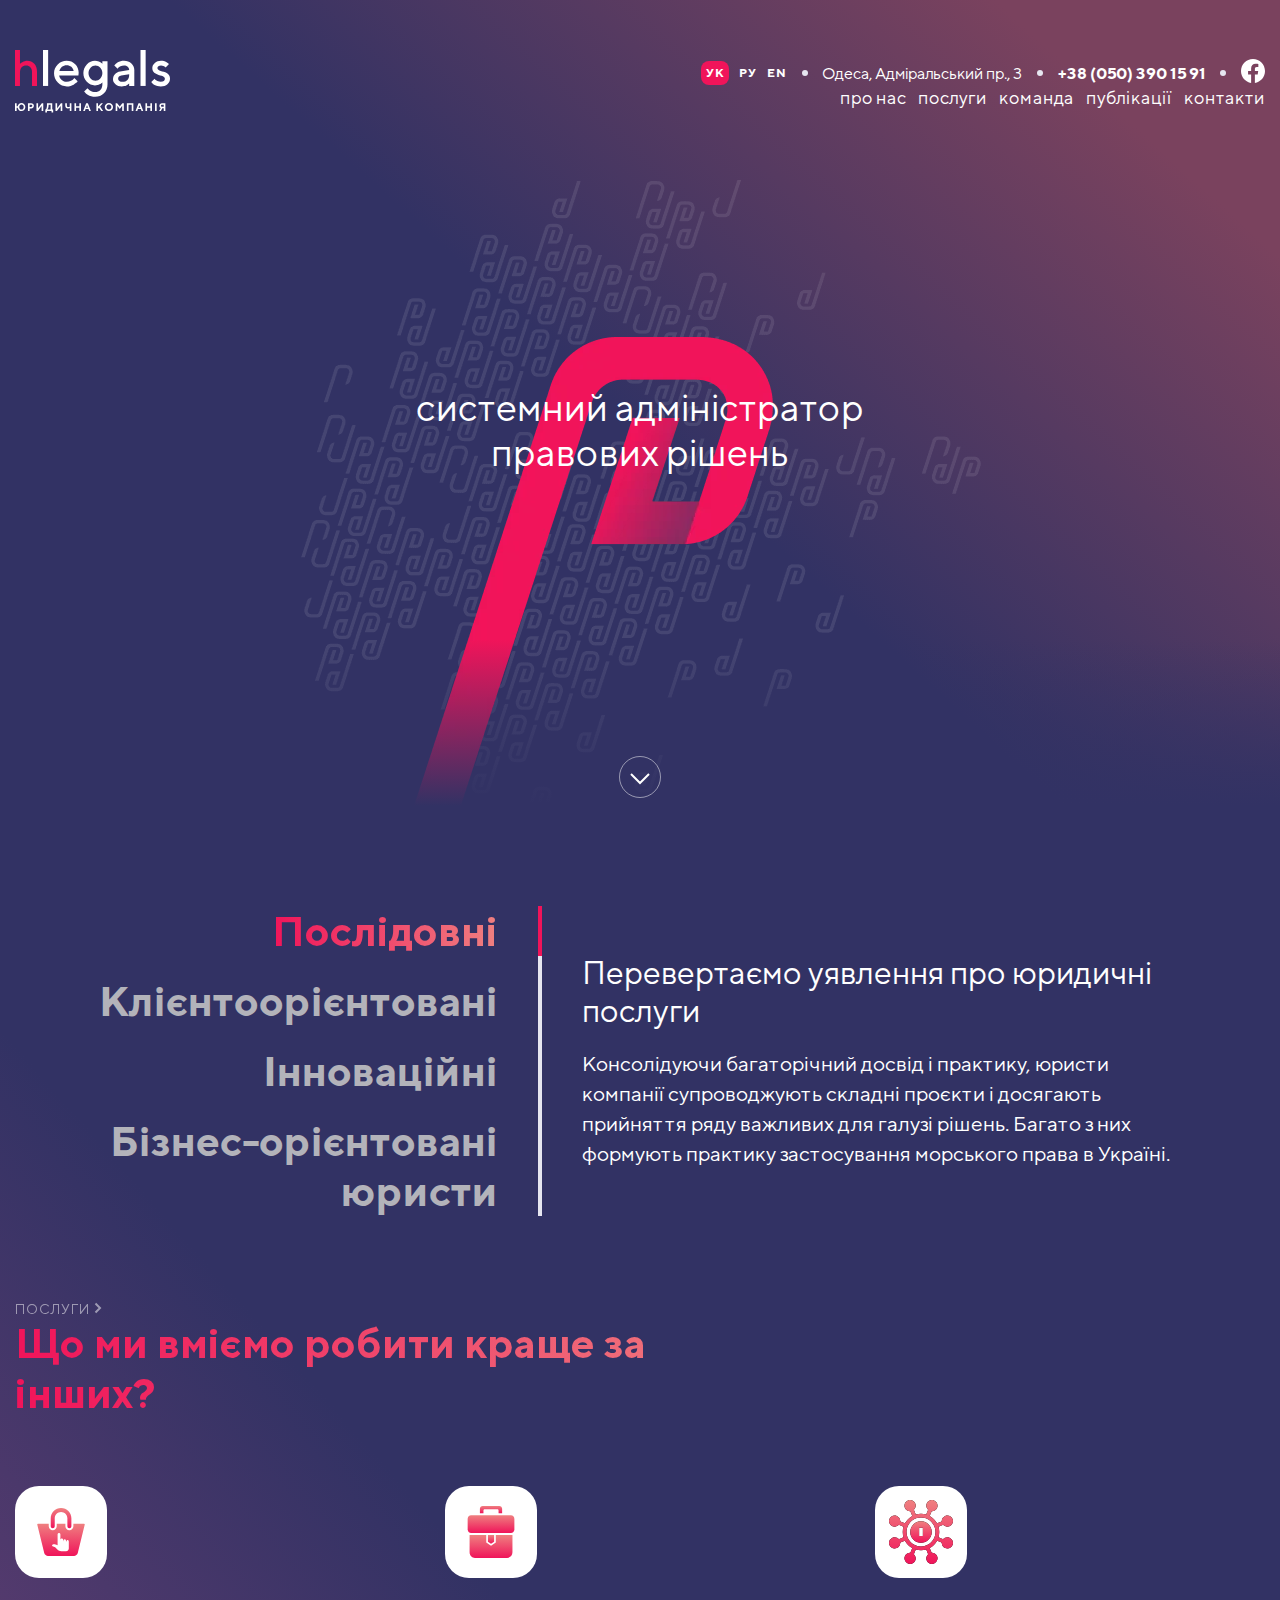
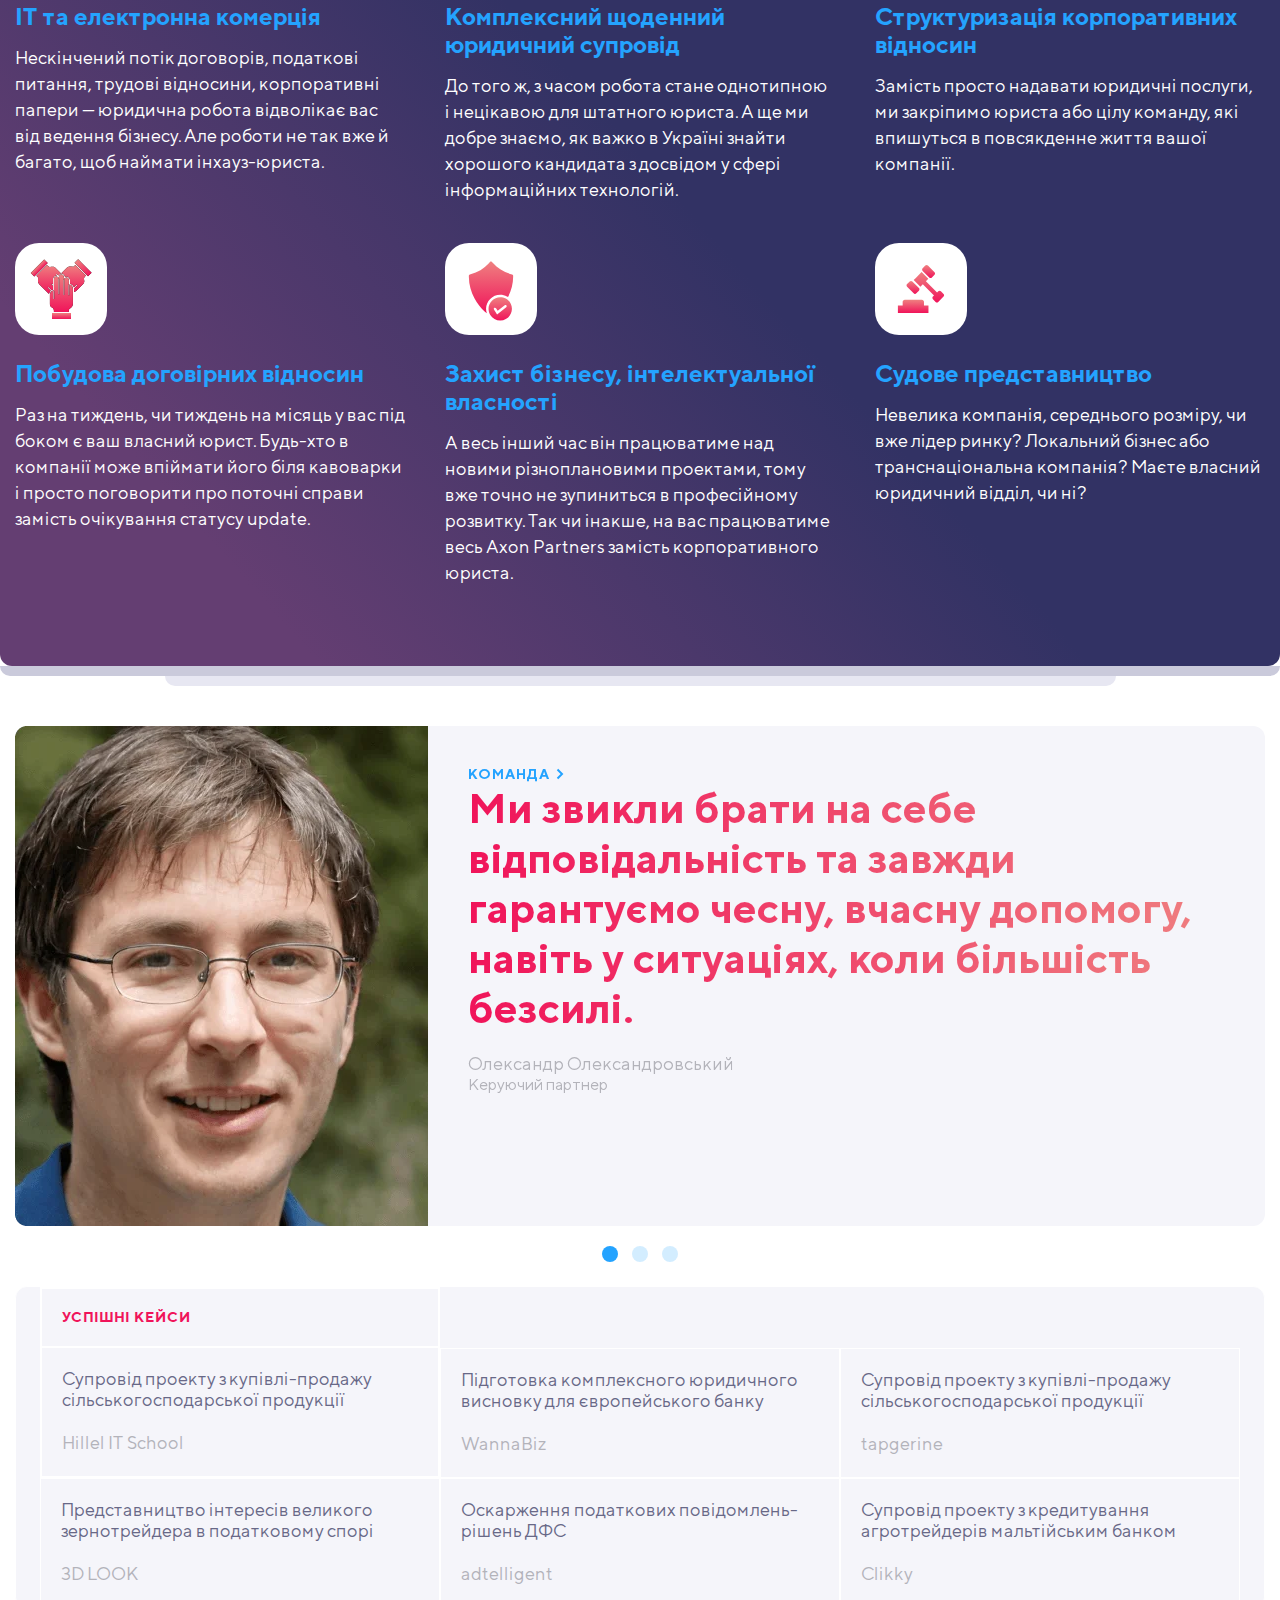
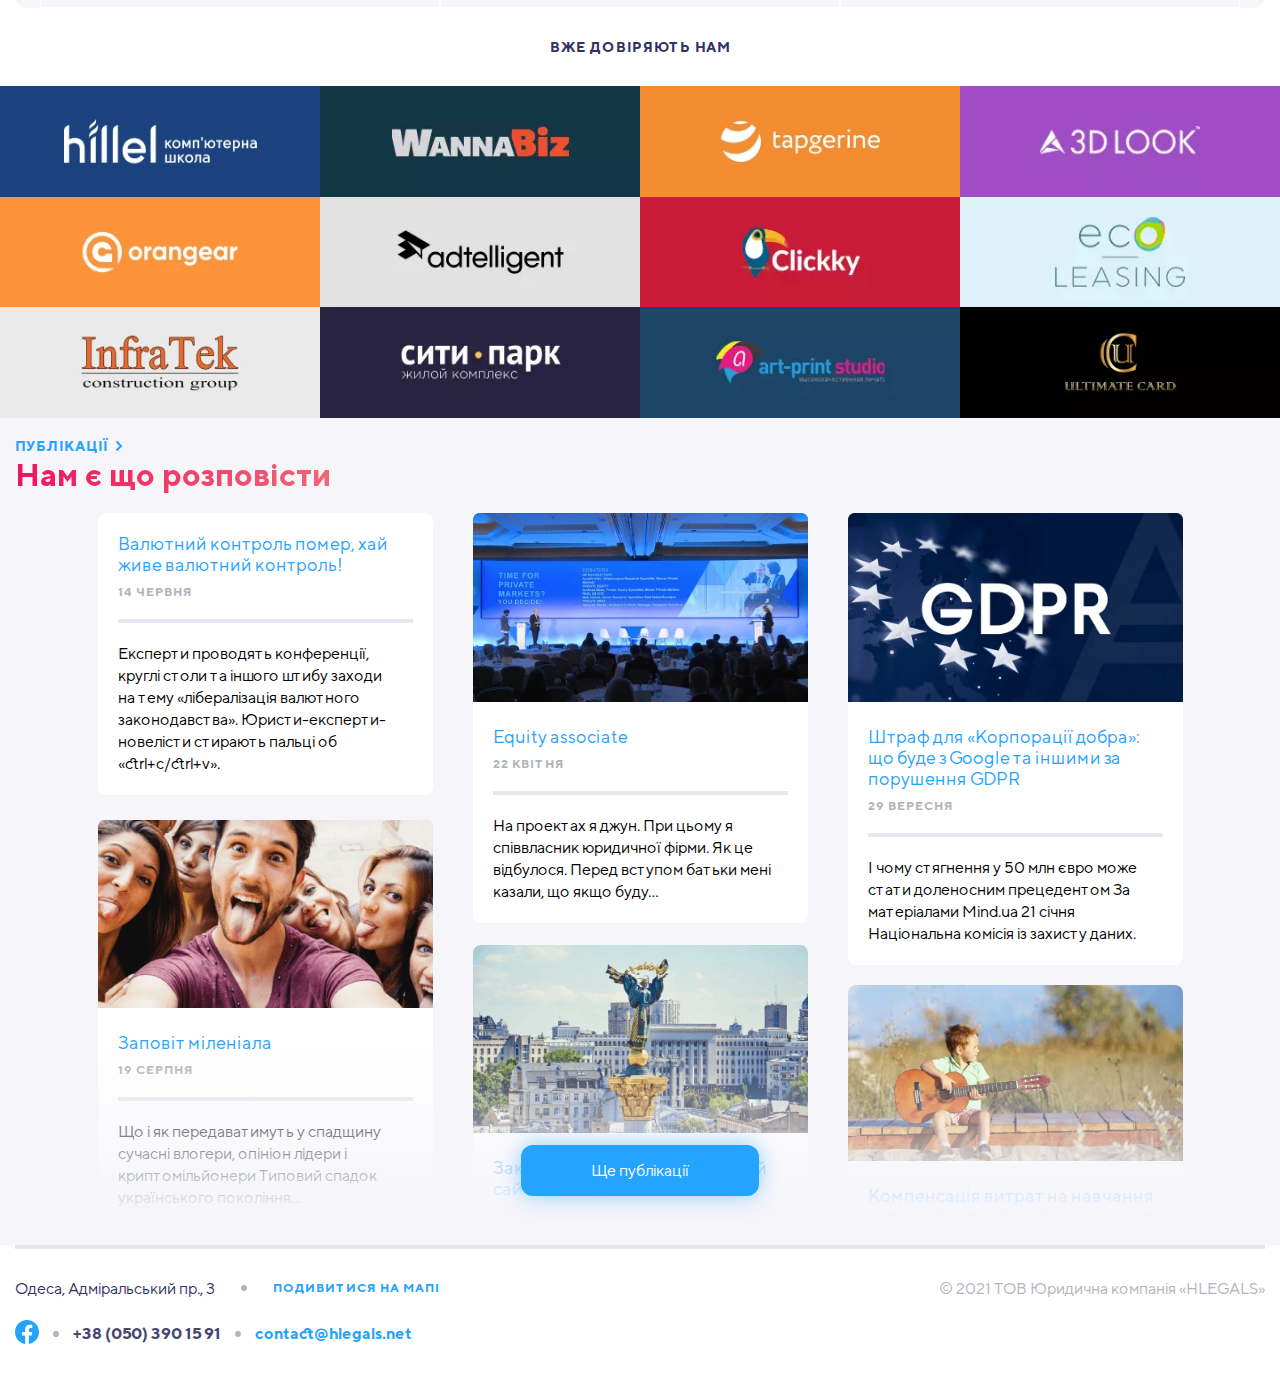
==== commit b73a62af: "change png to webp" ====
--- a/index.html
+++ b/index.html
@@ -520,9 +520,9 @@
                 </div>
                 <div class="publications__card publications__card2">
                     <picture>
-                        <source srcset="images/homepage/publications/mob-equity.png"
+                        <source srcset="images/homepage/publications/mob-equity.webp"
                                 media="screen and (max-width: 426px)">
-                        <img class="publications__img" src="images/homepage/publications/equity.png" alt="foto">
+                        <img class="publications__img" src="images/homepage/publications/equity.webp" alt="foto">
                     </picture>
                     <div class="publications__text__box">
                         <div class="publication__under__title__and__data">
@@ -537,8 +537,8 @@
                 </div>
                 <div class="publications__card publications__card3">
                     <picture>
-                        <source srcset="images/homepage/publications/gdpr.png">
-                        <img class="publications__img" src="images/homepage/publications/gdpr.png" alt="foto">
+                        <source srcset="images/homepage/publications/gdpr.webp">
+                        <img class="publications__img" src="images/homepage/publications/gdpr.webp" alt="foto">
                     </picture>
                     <div class="publications__text__box">
                         <div class="publication__under__title__and__data">
@@ -557,9 +557,9 @@
                 </div>
                 <div class="publications__card publications__card4">
                     <picture>
-                        <source srcset="images/homepage/publications/mob-will-mileniala.png"
+                        <source srcset="images/homepage/publications/mob-will-mileniala.webp"
                                 media="screen and (max-width: 426px)">
-                        <img class="publications__img" src="images/homepage/publications/will-mileniala.png" alt="foto">
+                        <img class="publications__img" src="images/homepage/publications/will-mileniala.webp" alt="foto">
                     </picture>
                     <div class="publications__text__box">
                         <div class="publication__under__title__and__data">
@@ -574,8 +574,8 @@
                 </div>
                 <div class="publications__card publications__card5">
                     <picture>
-                        <source srcset="images/homepage/publications/language.png">
-                        <img class="publications__img" src="images/homepage/publications/language.png" alt="foto">
+                        <source srcset="images/homepage/publications/language.webp">
+                        <img class="publications__img" src="images/homepage/publications/language.webp" alt="foto">
                     </picture>
                     <div class="publications__text__box publications__box__under__shadow">
                         <div class="publication__under__title__and__data">
@@ -592,8 +592,8 @@
                 </div>
                 <div class="publications__card publications__card6">
                     <picture>
-                        <source srcset="images/homepage/publications/compensation.png">
-                        <img class="publications__img" src="images/homepage/publications/compensation.png" alt="foto">
+                        <source srcset="images/homepage/publications/compensation.webp">
+                        <img class="publications__img" src="images/homepage/publications/compensation.webp" alt="foto">
                     </picture>
                     <div class="publications__text__box publications__box__under__shadow">
                         <div class="publication__under__title__and__data">
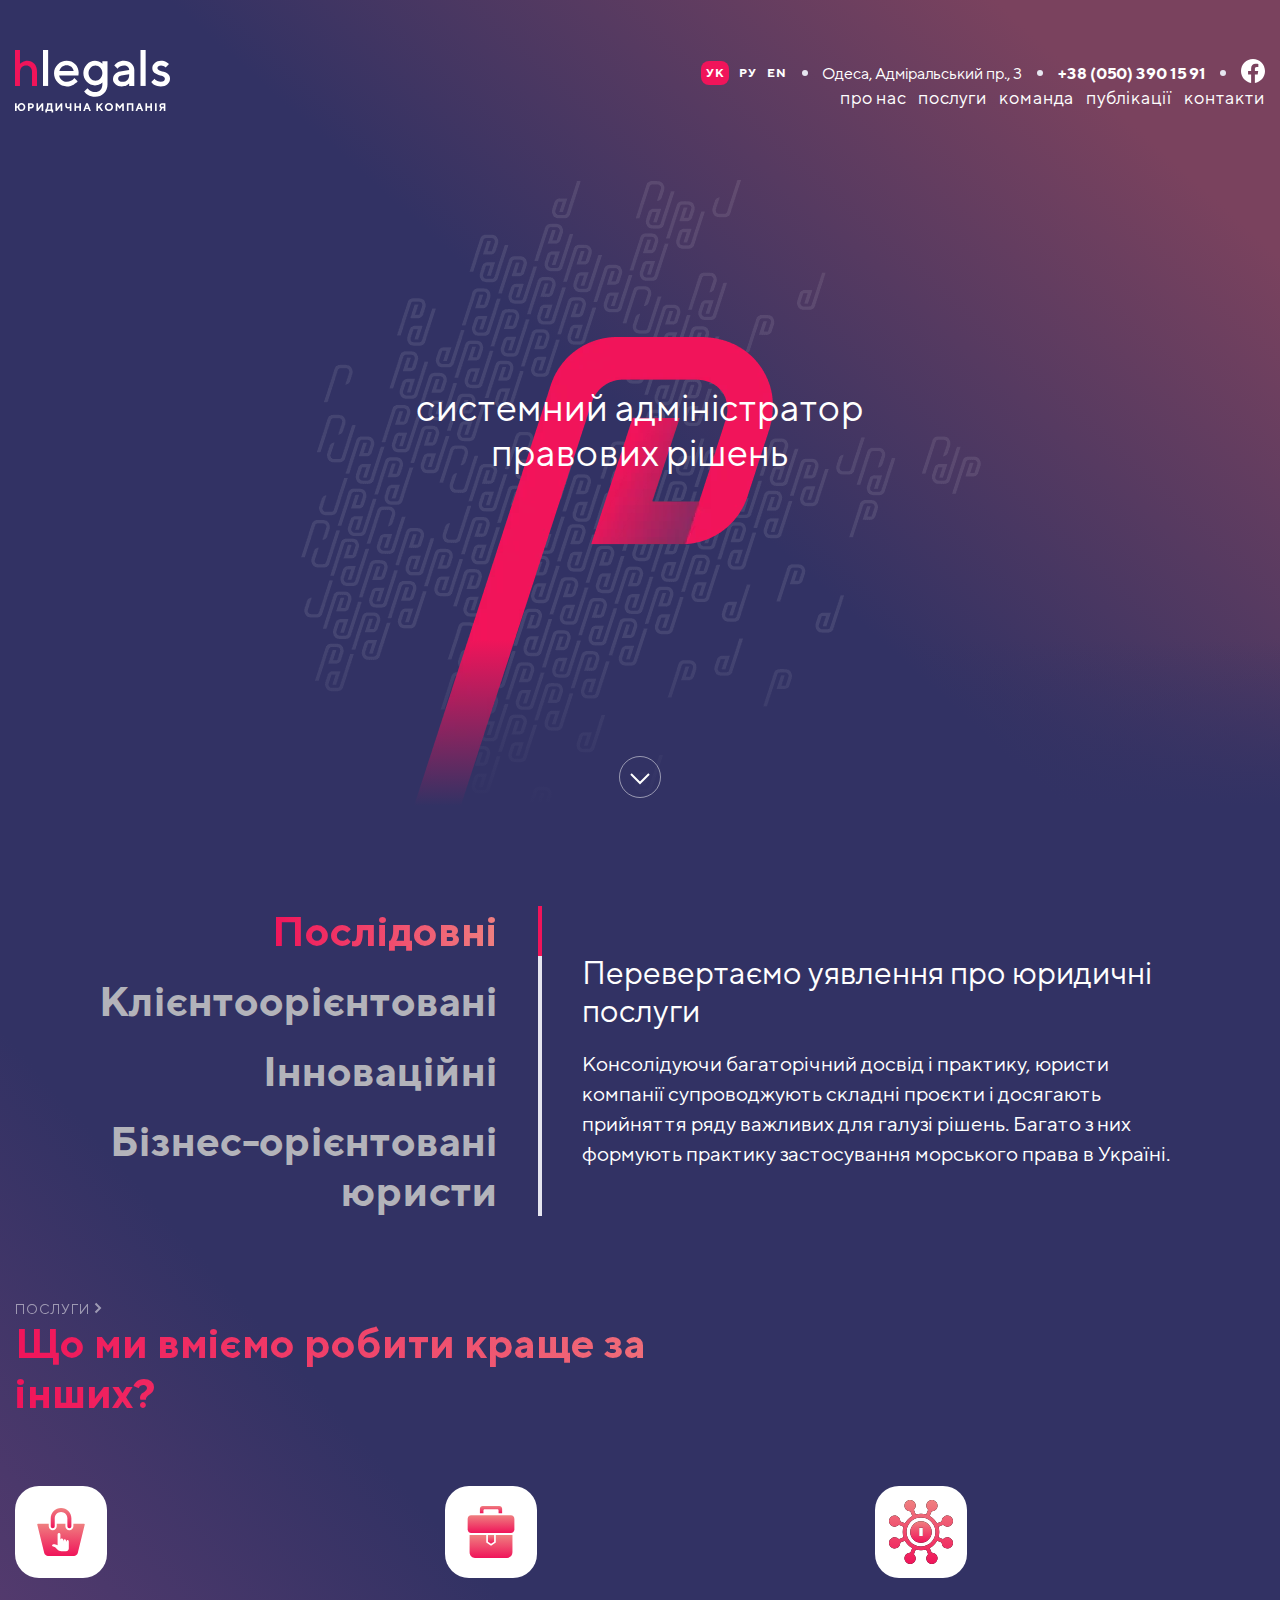
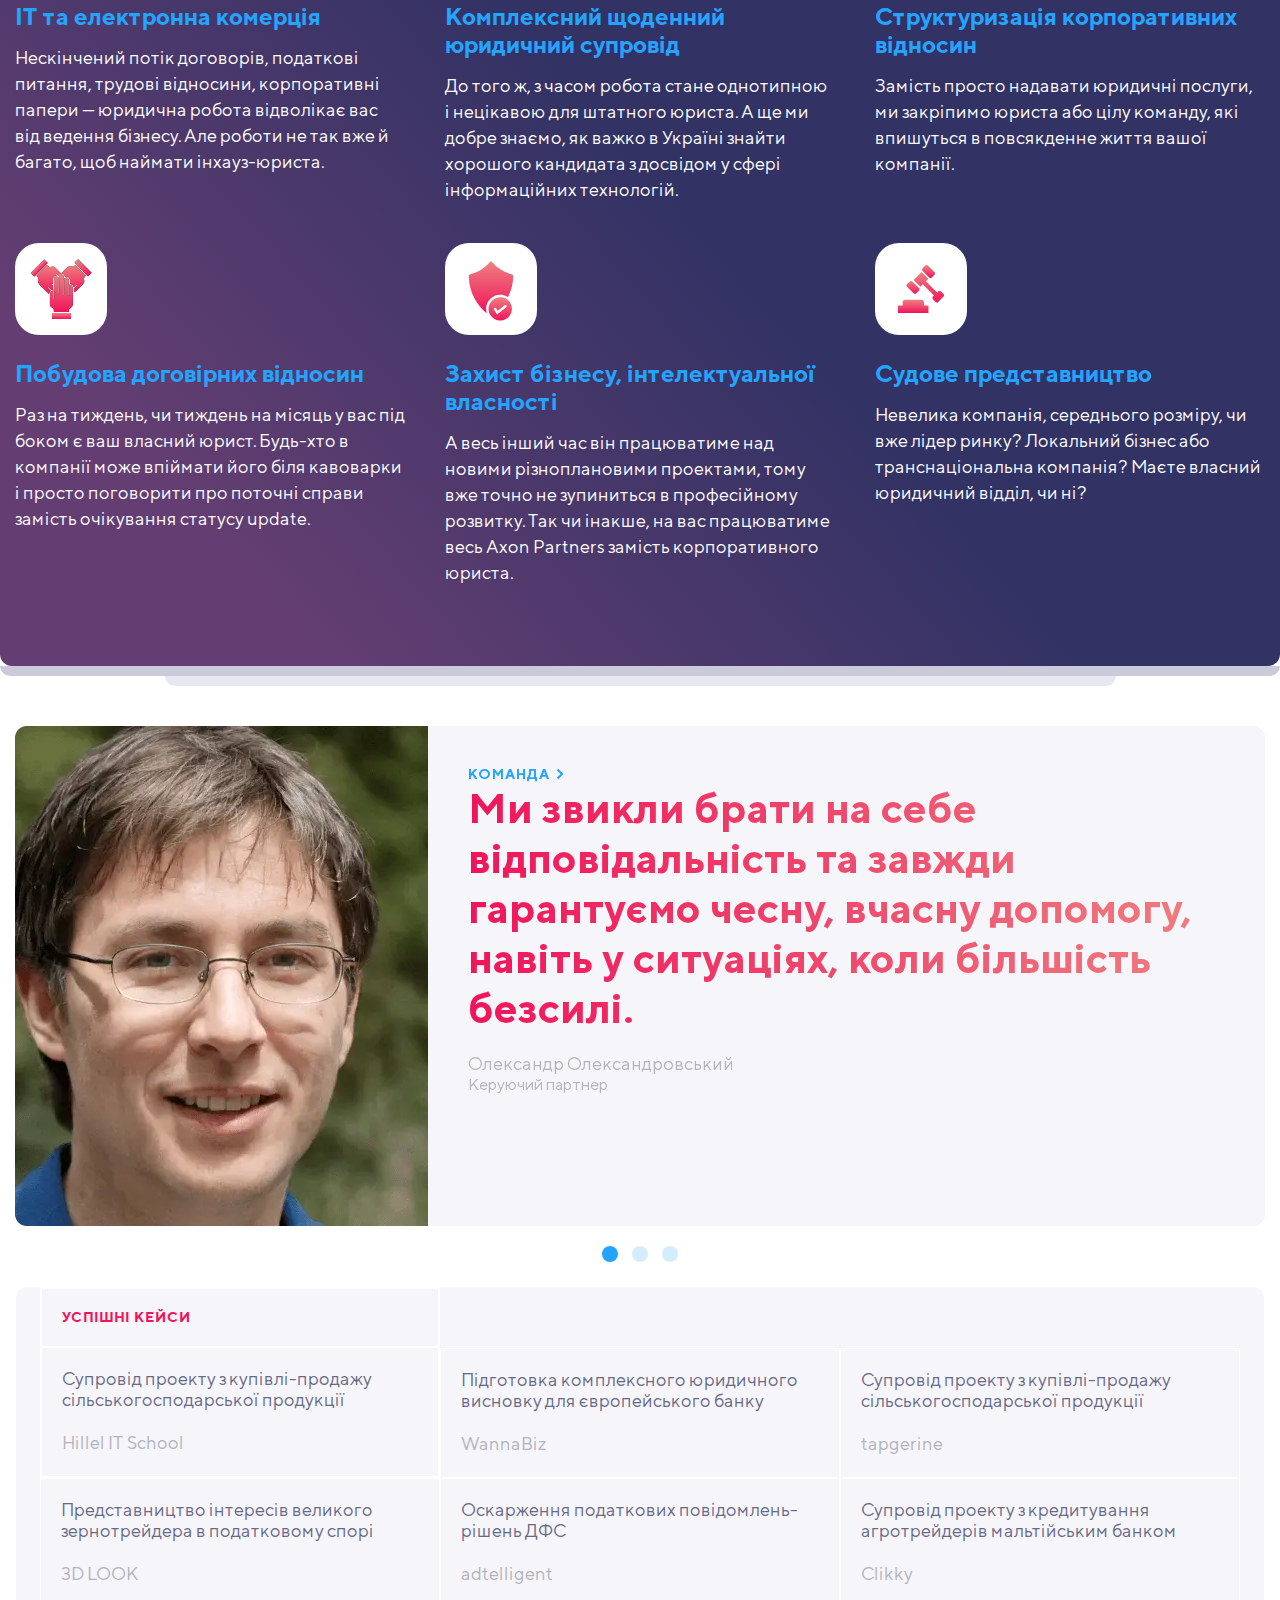
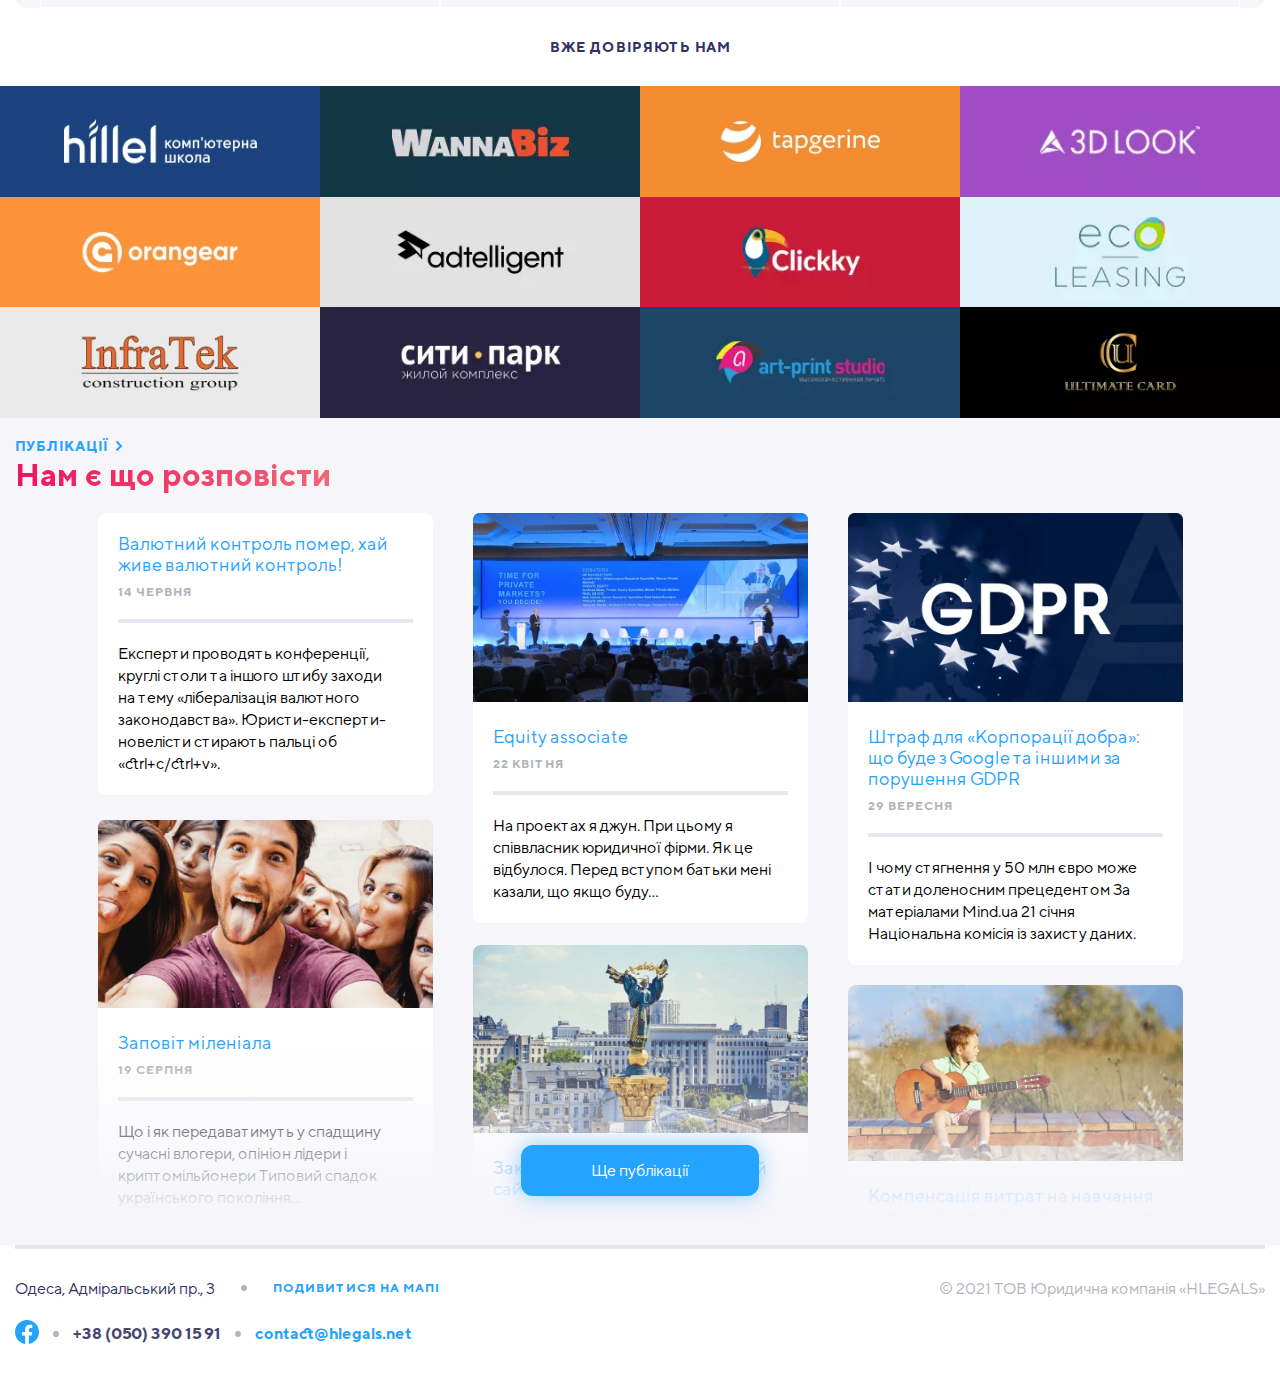
==== commit bb459277: "changed png to webp" ====
--- a/index.html
+++ b/index.html
@@ -284,8 +284,8 @@
                             </a>
                             <div class="slider__box__for__mob">
                                 <picture>
-                                    <source srcset="images/homepage/slider-mob-foto.svg">
-                                    <img class="slider__img__mob" src="images/homepage/slider-mob-foto.svg" alt="foto">
+                                    <source srcset="images/homepage/slider-mob-foto.webp">
+                                    <img class="slider__img__mob" src="images/homepage/slider-mob-foto.webp" alt="foto">
                                 </picture>
                                 <div class="slider__minibox__for__mob">
                                     <a class="slider__under__title__link__text1" href="#">Олександр Олександровський</a>
@@ -314,8 +314,8 @@
                                 ситуаціях, коли більшість безсилі.</h3>
                             <div class="slider__box__for__mob">
                                 <picture>
-                                    <source srcset="images/homepage/slider-mob-foto.svg">
-                                    <img class="slider__img__mob" src="images/homepage/slider-mob-foto.svg" alt="foto">
+                                    <source srcset="images/homepage/slider-mob-foto.webp">
+                                    <img class="slider__img__mob" src="images/homepage/slider-mob-foto.webp" alt="foto">
                                 </picture>
                                 <div class="slider__minibox__for__mob">
                                     <p class="slider__under__title__link__text1">Олександр Олександровський</p>
@@ -344,8 +344,8 @@
                                 ситуаціях, коли більшість безсилі.</h3>
                             <div class="slider__box__for__mob">
                                 <picture>
-                                    <source srcset="images/homepage/slider-mob-foto.svg">
-                                    <img class="slider__img__mob" src="images/homepage/slider-mob-foto.svg" alt="foto">
+                                    <source srcset="images/homepage/slider-mob-foto.webp">
+                                    <img class="slider__img__mob" src="images/homepage/slider-mob-foto.webp" alt="foto">
                                 </picture>
                                 <div class="slider__minibox__for__mob">
                                     <p class="slider__under__title__link__text1">Олександр Олександровський</p>
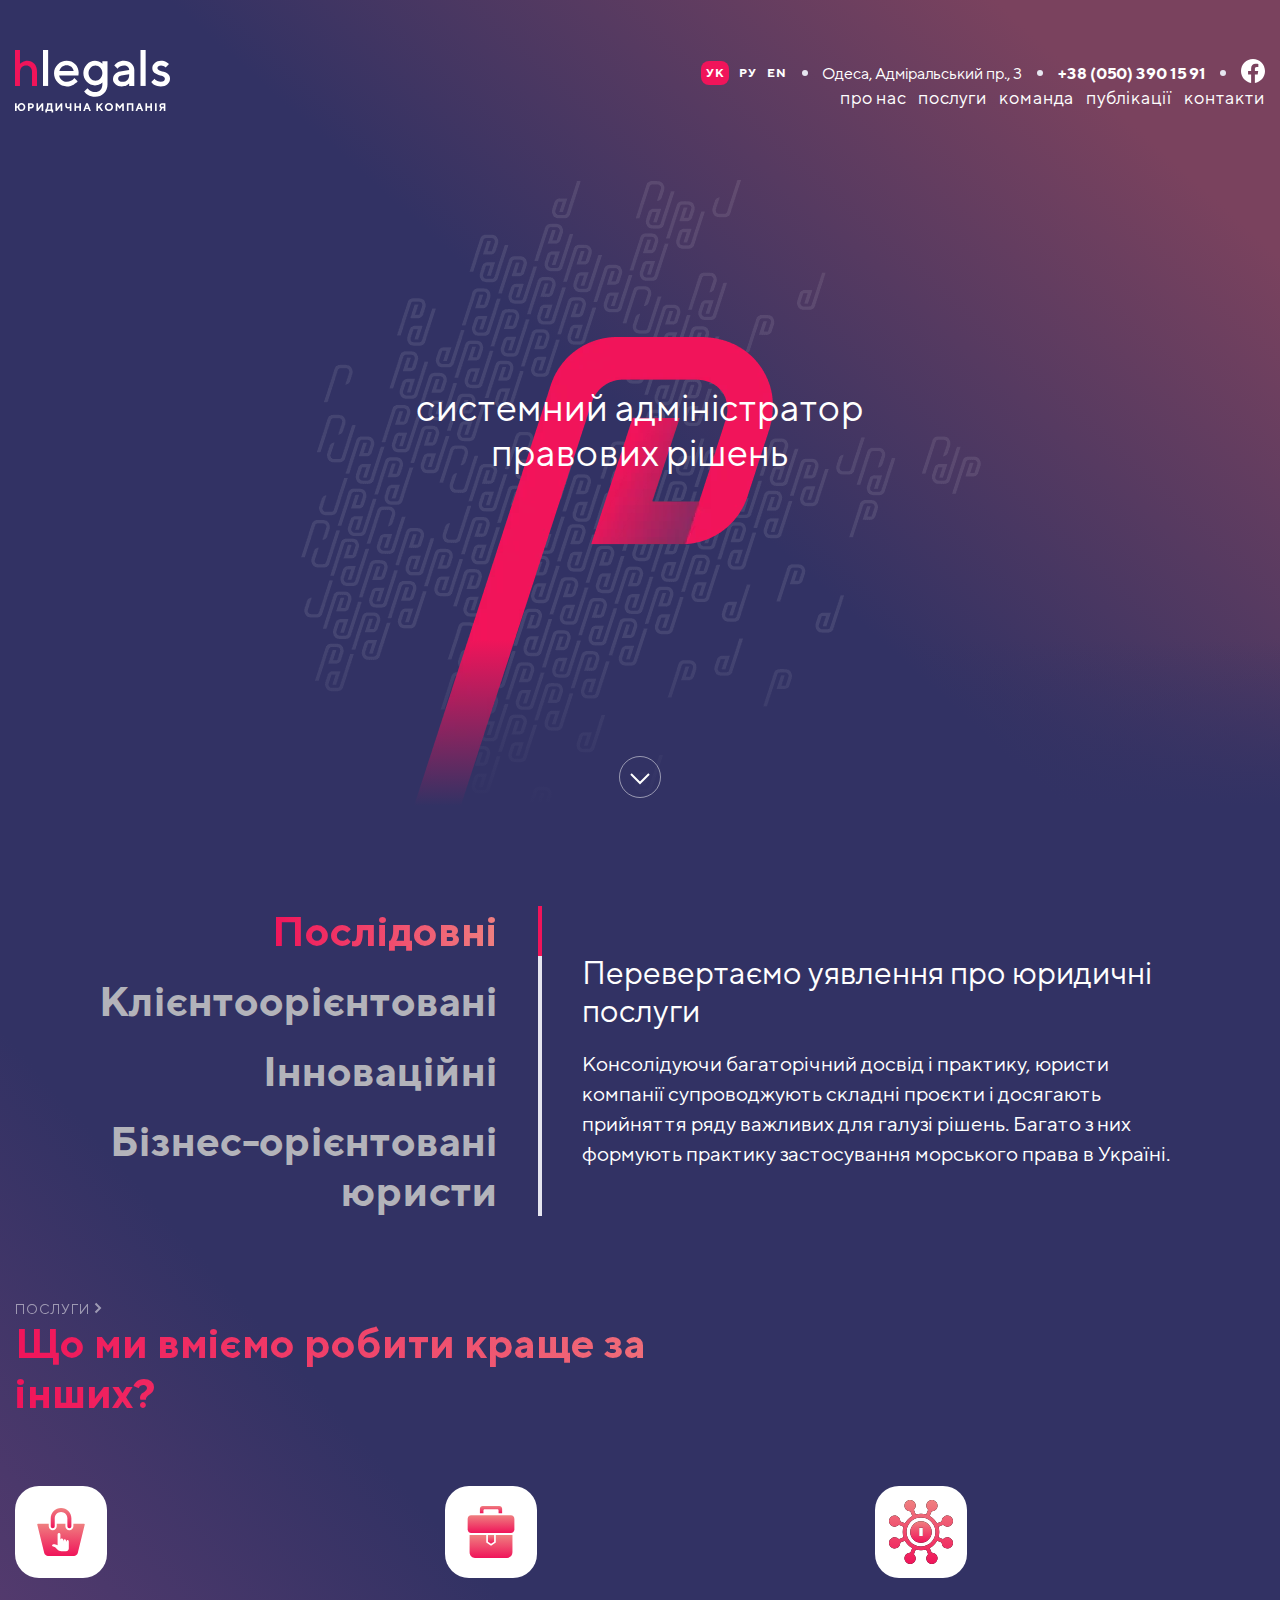
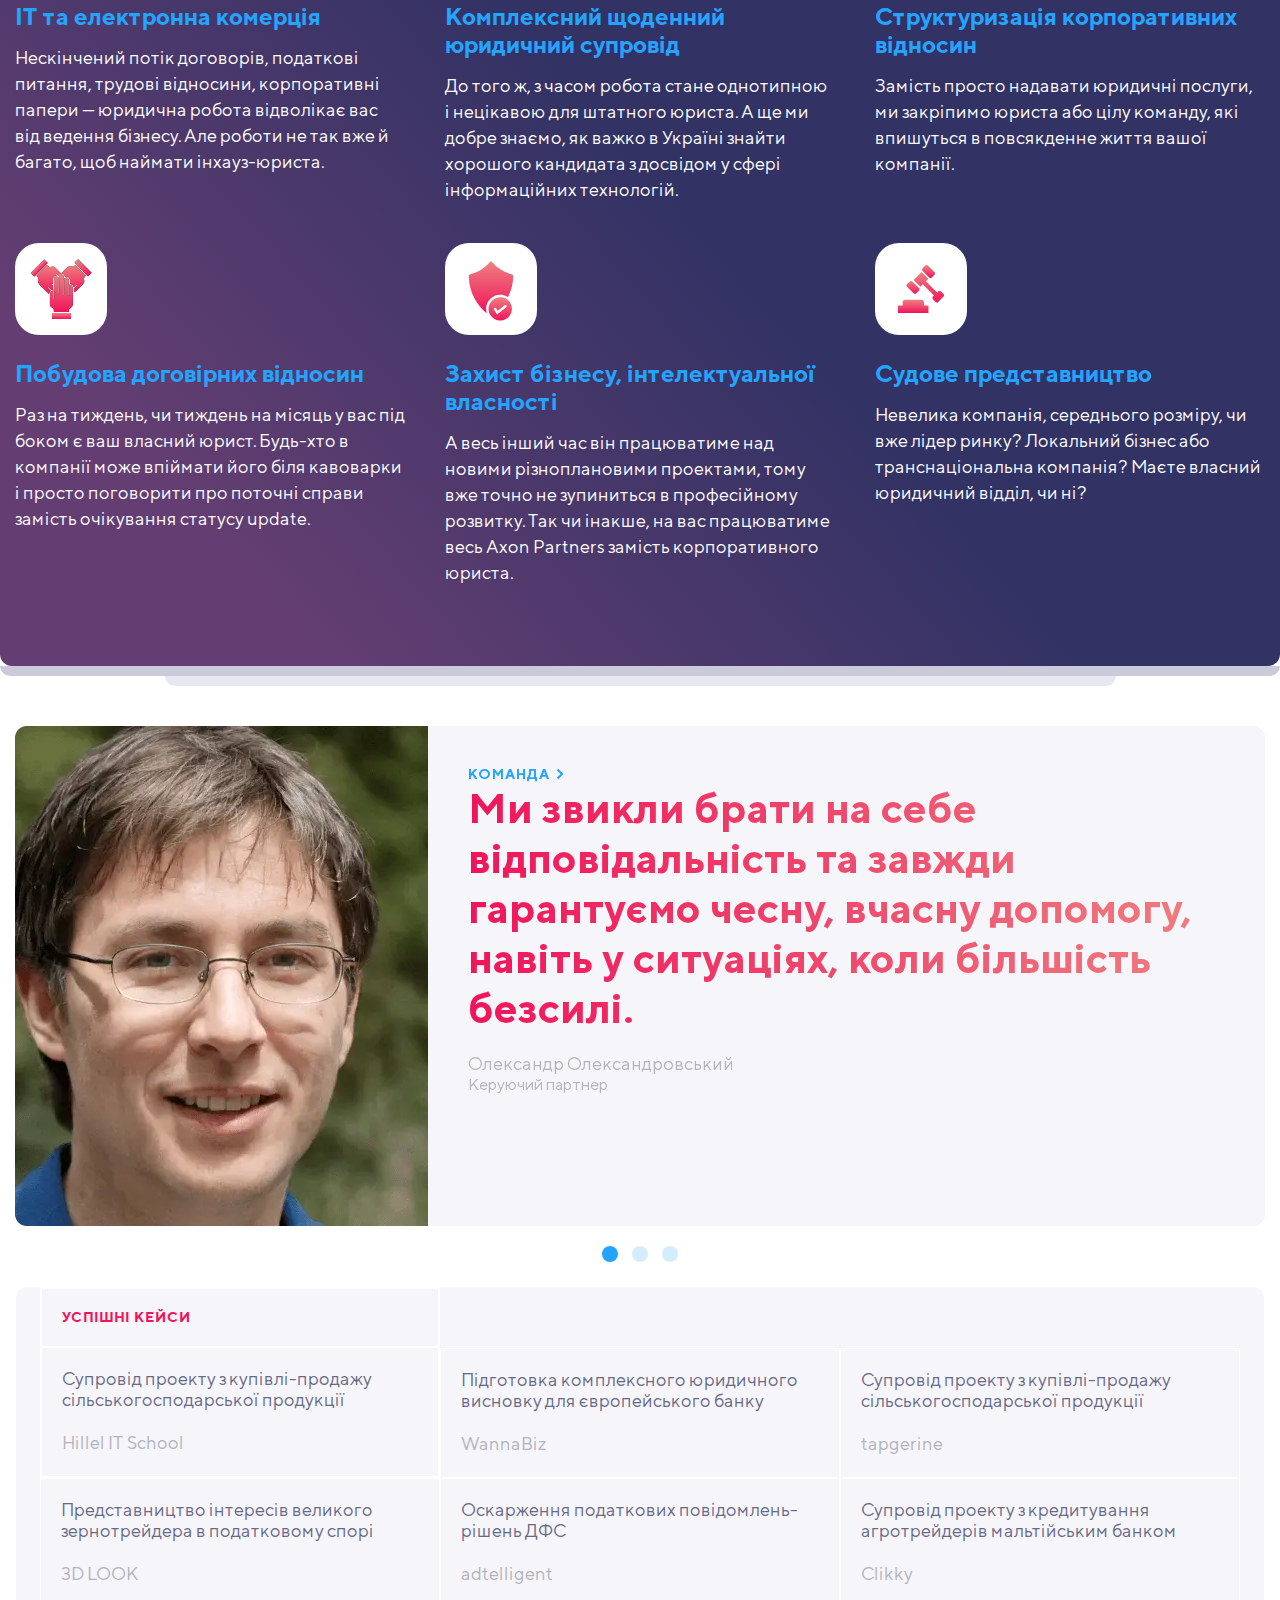
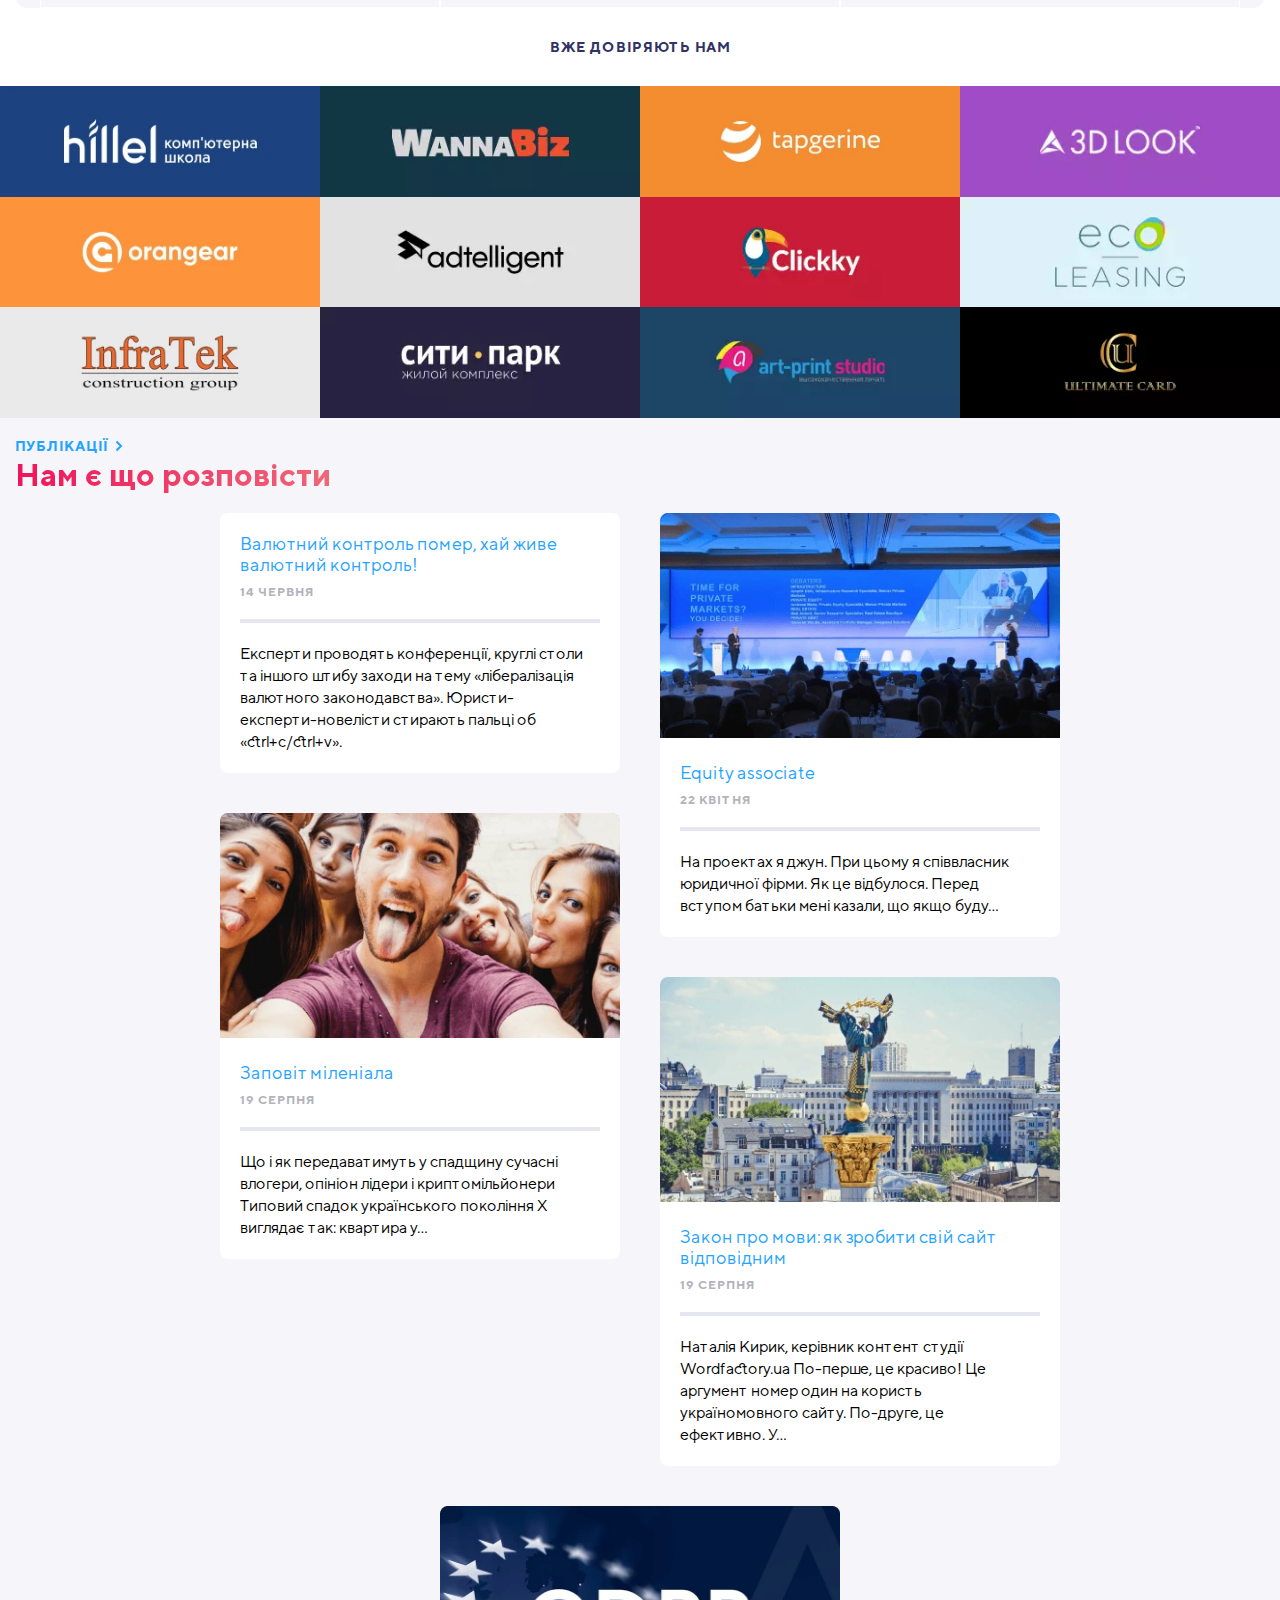
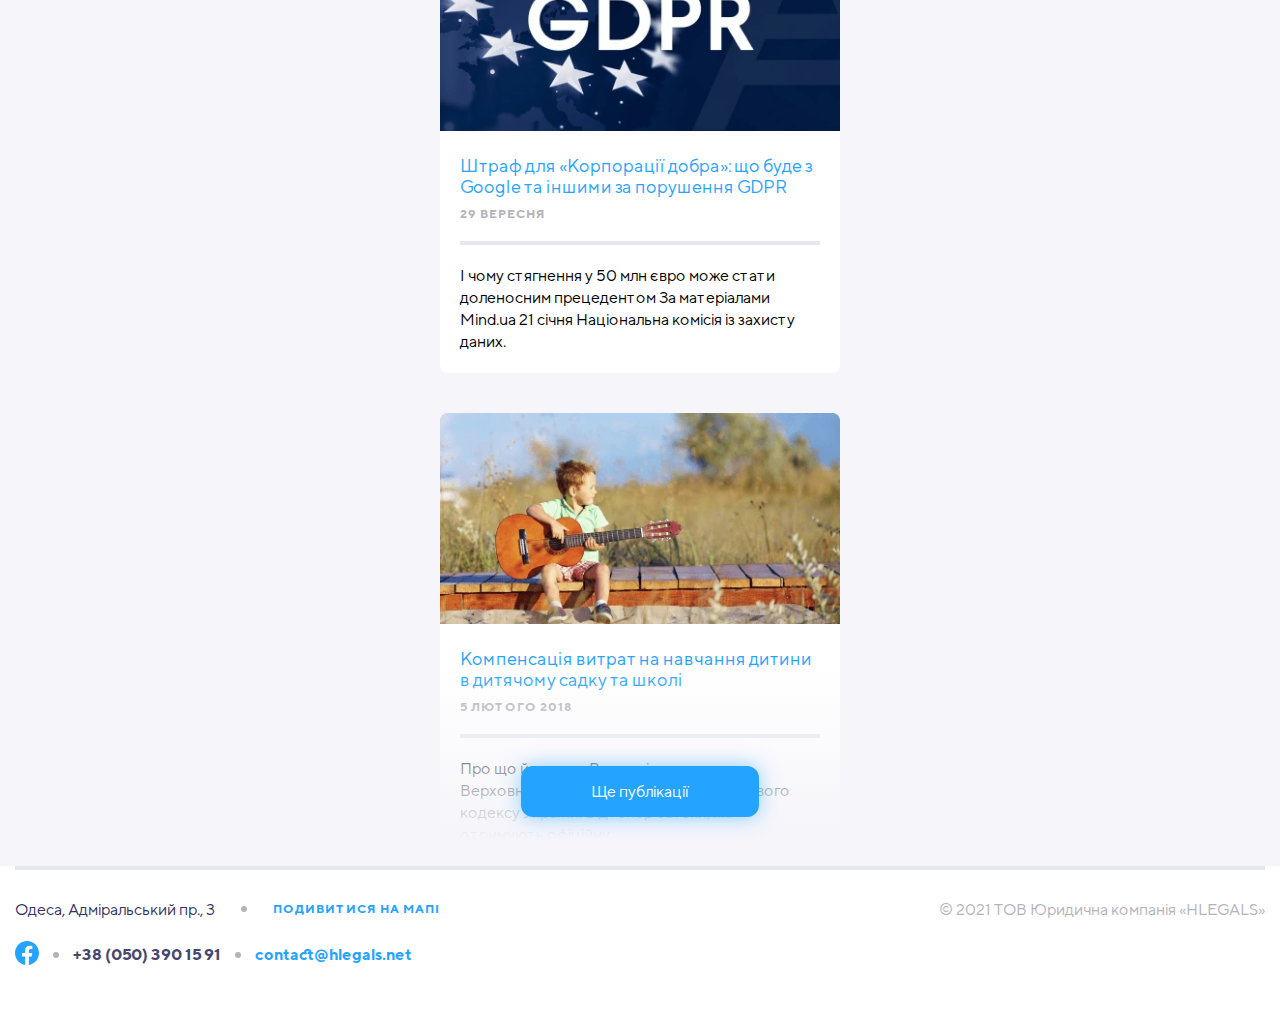
==== commit a271cbed: "fixed publication__section in main.scss and index.html" ====
--- a/index.html
+++ b/index.html
@@ -22,6 +22,7 @@
                 </a>
                 <div class="header__hamburger__box">
                     <span class="header__hamburger"></span>
+                    <span class="header__cross"></span>
                 </div>
             </div>
             <div class="header__content">
@@ -53,7 +54,7 @@
                     <a class="header__link " href="about.html">про нас</a>
                     <a class="header__link" href="services.html">послуги</a>
                     <a class="header__link" href="team.html">команда</a>
-                    <a class="header__link" href="#">публікації</a>
+                    <a class="header__link" href="publications.html">публікації</a>
                     <a class="header__link" href="contact.html">контакти</a>
                 </nav>
             </div>
@@ -86,25 +87,25 @@
             <div class="experience__box">
                 <div class="experience__titles">
                     <div class="experience__title__border">
-                        <h3 class="experience__title experience__active" id="text__under__shade1">Послідовні</h3>
+                        <h2 class="experience__title experience__active" id="text__under__shade1">Послідовні</h2>
                         <div class="experience__border experience__active"></div>
                     </div>
                     <div class="experience__title__border">
-                        <h3 class="experience__title">Клієнтоорієнтовані</h3>
+                        <h2 class="experience__title">Клієнтоорієнтовані</h2>
                         <div class="experience__border"></div>
                     </div>
                     <div class="experience__title__border">
-                        <h3 class="experience__title">Інноваційні</h3>
+                        <h2 class="experience__title">Інноваційні</h2>
                         <div class="experience__border"></div>
                     </div>
                     <div class="experience__title__border">
-                        <h3 class="experience__title">Бізнес-орієнтовані
-                            юристи</h3>
+                        <h2 class="experience__title">Бізнес-орієнтовані
+                            юристи</h2>
                         <div class="experience__border experience__border1"></div>
                     </div>
                 </div>
                 <div class="experience__introduction">
-                    <h5 class="experience__introduction__title">Перевертаємо уявлення про юридичні послуги</h5>
+                    <h4 class="experience__introduction__title">Перевертаємо уявлення про юридичні послуги</h4>
                     <p class="experience__introduction__text">
                         Консолідуючи багаторічний досвід і практику, юристи
                         компанії супроводжують складні проєкти і досягають прийняття ряду важливих для галузі рішень.
@@ -116,11 +117,11 @@
         <div class="experience__slider__mob">
             <div class="experience__slider">
                 <div class="experience__slider__box">
-                    <h3 class="experience__slider__title experience__slider__active"
-                        id="text__under__slider__shade1">Послідовні</h3>
+                    <h2 class="experience__slider__title experience__slider__active"
+                        id="text__under__slider__shade1">Послідовні</h2>
                 </div>
                 <div class="experience__slider__introduction">
-                    <h5 class="experience__slider__introduction__title">Перевертаємо уявлення про юридичні послуги</h5>
+                    <h4 class="experience__slider__introduction__title">Перевертаємо уявлення про юридичні послуги</h4>
                     <p class="experience__slider__introduction__text">
                         Консолідуючи багаторічний досвід і практику, юристи
                         компанії супроводжують складні проєкти і досягають прийняття ряду важливих для галузі рішень.
@@ -130,10 +131,10 @@
             </div>
             <div class="experience__slider">
                 <div class="experience__slider__box">
-                    <h3 class="experience__slider__title experience__slider__active">Послідовні</h3>
+                    <h2 class="experience__slider__title experience__slider__active">Послідовні</h2>
                 </div>
                 <div class="experience__slider__introduction">
-                    <h5 class="experience__slider__introduction__title">Перевертаємо уявлення про юридичні послуги</h5>
+                    <h4 class="experience__slider__introduction__title">Перевертаємо уявлення про юридичні послуги</h4>
                     <p class="experience__slider__introduction__text">
                         Консолідуючи багаторічний досвід і практику, юристи
                         компанії супроводжують складні проєкти і досягають прийняття ряду важливих для галузі рішень.
@@ -143,10 +144,10 @@
             </div>
             <div class="experience__slider">
                 <div class="experience__slider__box">
-                    <h3 class="experience__slider__title experience__slider__active">Послідовні</h3>
+                    <h2 class="experience__slider__title experience__slider__active">Послідовні</h2>
                 </div>
                 <div class="experience__slider__introduction">
-                    <h5 class="experience__slider__introduction__title">Перевертаємо уявлення про юридичні послуги</h5>
+                    <h4 class="experience__slider__introduction__title">Перевертаємо уявлення про юридичні послуги</h4>
                     <p class="experience__slider__introduction__text">
                         Консолідуючи багаторічний досвід і практику, юристи
                         компанії супроводжують складні проєкти і досягають прийняття ряду важливих для галузі рішень.
@@ -156,10 +157,10 @@
             </div>
             <div class="experience__slider">
                 <div class="experience__slider__box">
-                    <h3 class="experience__slider__title experience__slider__active">Послідовні</h3>
+                    <h2 class="experience__slider__title experience__slider__active">Послідовні</h2>
                 </div>
                 <div class="experience__slider__introduction">
-                    <h5 class="experience__slider__introduction__title">Перевертаємо уявлення про юридичні послуги</h5>
+                    <h4 class="experience__slider__introduction__title">Перевертаємо уявлення про юридичні послуги</h4>
                     <p class="experience__slider__introduction__text">
                         Консолідуючи багаторічний досвід і практику, юристи
                         компанії супроводжують складні проєкти і досягають прийняття ряду важливих для галузі рішень.
@@ -176,7 +177,7 @@
                 <img class="services__link__arrow" src="images/homepage/services/services-switch-over.svg"
                      alt="switch-over">
             </a>
-            <h3 class="services__title">Що ми вміємо робити краще за інших?</h3>
+            <h2 class="services__title">Що ми вміємо робити краще за інших?</h2>
             <div class="services__grid">
                 <div class="services__grid__item">
                     <div class="services__img__and__link">
@@ -279,7 +280,7 @@
                                      src="images/homepage/slider-link-arrow.svg"
                                      alt="arrow">
                             </a>
-                            <a class="slider__title" href="#">Ми звикли брати на себе відповідальність та завжди
+                            <a class="slider__title" href="team.html">Ми звикли брати на себе відповідальність та завжди
                                 гарантуємо чесну, вчасну допомогу, навіть у ситуаціях, коли більшість безсилі.
                             </a>
                             <div class="slider__box__for__mob">
@@ -307,11 +308,11 @@
                                      src="images/homepage/slider-link-arrow.svg"
                                      alt="arrow">
                             </a>
-                            <h3 class="slider__title">Ми звикли брати на себе відповідальність та завжди гарантуємо
+                            <h2 class="slider__title">Ми звикли брати на себе відповідальність та завжди гарантуємо
                                 чесну,
                                 вчасну
                                 допомогу, навіть у
-                                ситуаціях, коли більшість безсилі.</h3>
+                                ситуаціях, коли більшість безсилі.</h2>
                             <div class="slider__box__for__mob">
                                 <picture>
                                     <source srcset="images/homepage/slider-mob-foto.webp">
@@ -337,11 +338,11 @@
                                      src="images/homepage/slider-link-arrow.svg"
                                      alt="arrow">
                             </a>
-                            <h3 class="slider__title">Ми звикли брати на себе відповідальність та завжди гарантуємо
+                            <h2 class="slider__title">Ми звикли брати на себе відповідальність та завжди гарантуємо
                                 чесну,
                                 вчасну
                                 допомогу, навіть у
-                                ситуаціях, коли більшість безсилі.</h3>
+                                ситуаціях, коли більшість безсилі.</h2>
                             <div class="slider__box__for__mob">
                                 <picture>
                                     <source srcset="images/homepage/slider-mob-foto.webp">
@@ -373,16 +374,6 @@
                         продукції</a>
                     <p class="case__name">Hillel IT School</p>
                 </div>
-                <div class="case__hover">
-                    <p class="case__hover__text">Prolegals у співпраці з юристами Clyde & Co виступила юридичним
-                        консультантом відомого іноземного
-                        банку у зв'язку з фінансуванням ряду угод з купівлі-продажу сільськогосподарської продукції.
-                        Юристи компанії, серед іншого, надали банку комплексне юридичний висновок про механізм роботи
-                        застав в Україні, способи звернення стягнення на товар і пов'язаних із заставою ризиками.
-                    </p>
-                    <!--                    <img class="case__hover__arrow" src="images/team/team-open-arrow.svg" alt="arrow">-->
-                    <!--                    <img class="case__hover__arrow" src="images/team/team-open-arrow.svg" alt="arrow">-->
-                </div>
             </div>
             <div class="case__item2 case__all__items case__item__mob case__item__tablet">
                 <a class="case__paragraph" href="#">Підготовка комплексного юридичного висновку для європейського
@@ -501,120 +492,242 @@
 <section class="publications__section">
     <div class="base__container">
         <div class="publications__wrapper">
-            <a class="publications__link" href="#">Публікації
+            <a class="publications__link" href="publications.html">Публікації
                 <img class="publications__arrow" src="images/homepage/publications-link-arrow2.svg" alt="arrow">
             </a>
-            <h3 class="publications__title">Нам є що розповісти</h3>
+            <h2 class="publications__title">Нам є що розповісти</h2>
             <div class="publications">
-                <div class="publications__card publications__card1">
-                    <div class="publication__under__title__and__data">
-                        <a class="publications__under__title__link" href="#">Валютний контроль помер, хай живе валютний
-                            контроль!</a>
-                        <p class="publications__data__text">14 червня</p>
-                    </div>
-                    <div class="publications__border__bottom"></div>
-                    <p class="publications__description">Експерти проводять конференції, круглі столи та іншого
-                        штибу заходи на тему «лібералізація валютного законодавства». Юристи-експерти-новелісти
-                        стирають пальці об «ctrl+c/ctrl+v».
-                    </p>
-                </div>
-                <div class="publications__card publications__card2">
-                    <picture>
-                        <source srcset="images/homepage/publications/mob-equity.webp"
-                                media="screen and (max-width: 426px)">
-                        <img class="publications__img" src="images/homepage/publications/equity.webp" alt="foto">
-                    </picture>
-                    <div class="publications__text__box">
-                        <div class="publication__under__title__and__data">
-                            <a class="publications__under__title__link" href="#">Equity associate</a>
-                            <p class="publications__data__text">22 квітня</p>
+                <div class="publications__columns">
+                    <div class="publications__card publications__card1">
+                        <div>
+                            <a class="publications__under__title__link" href="#">Валютний контроль помер, хай живе
+                                валютний
+                                контроль!</a>
+                            <p class="publications__date__text">14 червня</p>
                         </div>
                         <div class="publications__border__bottom"></div>
-                        <p class="publications__description">На проектах я джун. При цьому я співвласник юридичної
-                            фірми. Як це відбулося. Перед вступом батьки мені казали, що якщо буду…
+                        <p class="publications__description">Експерти проводять конференції, круглі столи та іншого
+                            штибу заходи на тему «лібералізація валютного законодавства». Юристи-експерти-новелісти
+                            стирають пальці об «ctrl+c/ctrl+v».
                         </p>
                     </div>
-                </div>
-                <div class="publications__card publications__card3">
-                    <picture>
-                        <source srcset="images/homepage/publications/gdpr.webp">
-                        <img class="publications__img" src="images/homepage/publications/gdpr.webp" alt="foto">
-                    </picture>
-                    <div class="publications__text__box">
-                        <div class="publication__under__title__and__data">
-                            <a class="publications__under__title__link" href="#">Штраф для «Корпорації добра»: що буде з
-                                Google та
-                                іншими
-                                за
-                                порушення GDPR</a>
-                            <p class="publications__data__text">29 вересня</p>
+                    <div class="publications__card">
+                        <picture>
+                            <source srcset="images/homepage/publications/will-mileniala.webp">
+                            <img class="publications__img" src="images/homepage/publications/will-mileniala.webp"
+                                 alt="foto">
+                        </picture>
+                        <div class="publications__text__box">
+                            <div>
+                                <a class="publications__under__title__link" href="#">Заповіт міленіала</a>
+                                <p class="publications__date__text">19 серпня</p>
+                            </div>
+                            <div class="publications__border__bottom"></div>
+                            <p class="publications__description">Що і як передаватимуть у спадщину сучасні влогери,
+                                опініон
+                                лідери і криптомільйонери Типовий спадок українського покоління Х виглядає так: квартира
+                                у…
+                            </p>
                         </div>
-                        <div class="publications__border__bottom"></div>
-                        <p class="publications__description">І чому стягнення у 50 млн євро може стати доленосним
-                            прецедентом За матеріалами Mind.ua 21 січня Національна комісія із захисту даних.
-                        </p>
-                    </div>
-                </div>
-                <div class="publications__card publications__card4">
-                    <picture>
-                        <source srcset="images/homepage/publications/mob-will-mileniala.webp"
-                                media="screen and (max-width: 426px)">
-                        <img class="publications__img" src="images/homepage/publications/will-mileniala.webp" alt="foto">
-                    </picture>
-                    <div class="publications__text__box">
-                        <div class="publication__under__title__and__data">
-                            <a class="publications__under__title__link" href="#">Заповіт міленіала</a>
-                            <p class="publications__data__text">19 серпня</p>
+                    </div>
+                </div>
+                <div class="publications__columns">
+                    <div class="publications__card">
+                        <picture>
+                            <source srcset="images/homepage/publications/equity.webp">
+                            <img class="publications__img" src="images/homepage/publications/equity.webp"
+                                 alt="foto">
+                        </picture>
+                        <div class="publications__text__box">
+                            <div>
+                                <a class="publications__under__title__link" href="#">Equity associate</a>
+                                <p class="publications__date__text">22 квітня</p>
+                            </div>
+                            <div class="publications__border__bottom"></div>
+                            <p class="publications__description">На проектах я джун. При цьому я співвласник юридичної
+                                фірми. Як це відбулося. Перед вступом батьки мені казали, що якщо буду…
+                            </p>
                         </div>
-                        <div class="publications__border__bottom"></div>
-                        <p class="publications__description">Що і як передаватимуть у спадщину сучасні влогери, опініон
-                            лідери і криптомільйонери Типовий спадок українського покоління…
-                        </p>
-                    </div>
-                </div>
-                <div class="publications__card publications__card5">
-                    <picture>
-                        <source srcset="images/homepage/publications/language.webp">
-                        <img class="publications__img" src="images/homepage/publications/language.webp" alt="foto">
-                    </picture>
-                    <div class="publications__text__box publications__box__under__shadow">
-                        <div class="publication__under__title__and__data">
-                            <a class="publications__under__title__link" href="#">Закон про мови: як зробити свій сайт
-                                відповідним</a>
-                            <p class="publications__data__text">19 серпня</p>
+                    </div>
+                    <div class="publications__card">
+                        <picture>
+                            <source srcset="images/homepage/publications/language.webp">
+                            <img class="publications__img" src="images/homepage/publications/language.webp"
+                                 alt="foto">
+                        </picture>
+                        <div class="publications__text__box publications__box__under__shadow">
+                            <div>
+                                <a class="publications__under__title__link" href="#">Закон про мови: як зробити свій
+                                    сайт
+                                    відповідним</a>
+                                <p class="publications__date__text">19 серпня</p>
+                            </div>
+                            <div class="publications__border__bottom"></div>
+                            <p class="publications__description">Наталія Кирик, керівник контент студії Wordfactory.ua
+                                По-перше, це красиво! Це аргумент номер один на користь україномовного сайту. По-друге,
+                                це
+                                ефективно. У…
+                            </p>
                         </div>
-                        <div class="publications__border__bottom"></div>
-                        <p class="publications__description">Наталія Кирик, керівник контент студії Wordfactory.ua
-                            По-перше, це красиво! Це аргумент номер один на користь україномовного сайту. По-друге, це
-                            ефективно. У…
-                        </p>
-                    </div>
-                </div>
-                <div class="publications__card publications__card6">
-                    <picture>
-                        <source srcset="images/homepage/publications/compensation.webp">
-                        <img class="publications__img" src="images/homepage/publications/compensation.webp" alt="foto">
-                    </picture>
-                    <div class="publications__text__box publications__box__under__shadow">
-                        <div class="publication__under__title__and__data">
-                            <a class="publications__under__title__link" href="#">Компенсація витрат на навчання дитини в
-                                дитячому
-                                садку та
-                                школі</a>
-                            <p class="publications__data__text">5 Лютого 2018</p>
+                    </div>
+                </div>
+                <div class="publications__columns">
+                    <div class="publications__card">
+                        <picture>
+                            <source srcset="images/homepage/publications/gdpr.webp">
+                            <img class="publications__img" src="images/homepage/publications/gdpr.webp"
+                                 alt="foto">
+                        </picture>
+                        <div class="publications__text__box">
+                            <div>
+                                <a class="publications__under__title__link" href="#">Штраф для «Корпорації добра»: що
+                                    буде з
+                                    Google та
+                                    іншими
+                                    за
+                                    порушення GDPR</a>
+                                <p class="publications__date__text">29 вересня</p>
+                            </div>
+                            <div class="publications__border__bottom"></div>
+                            <p class="publications__description">І чому стягнення у 50 млн євро може стати доленосним
+                                прецедентом За матеріалами Mind.ua 21 січня Національна комісія із захисту даних.
+                            </p>
                         </div>
-                        <div class="publications__border__bottom"></div>
-                        <p class="publications__description">Про що йде мова В червні цього року Верховна Рада внесла
-                            зміни до Податкового кодексу України. Відтепер батьки, які отримують офіційну…
-                        </p>
-                    </div>
-                </div>
-            </div>
+                    </div>
+                    <div class="publications__card">
+                        <picture>
+                            <source srcset="images/homepage/publications/compensation.webp">
+                            <img class="publications__img" src="images/homepage/publications/compensation.webp"
+                                 alt="foto">
+                        </picture>
+                        <div class="publications__text__box publications__box__under__shadow">
+                            <div>
+                                <a class="publications__under__title__link" href="#">Компенсація витрат на навчання
+                                    дитини в
+                                    дитячому
+                                    садку та
+                                    школі</a>
+                                <p class="publications__date__text">5 Лютого 2018</p>
+                            </div>
+                            <div class="publications__border__bottom"></div>
+                            <p class="publications__description">Про що йде мова В червні цього року Верховна Рада
+                                внесла
+                                зміни до Податкового кодексу України. Відтепер батьки, які отримують офіційну…
+                            </p>
+                        </div>
+                    </div>
+                </div>
+            </div>
+<!--            <div class="publications">-->
+<!--                <div class="publications__card publications__card1">-->
+<!--                    <div class="publication__under__title__and__data">-->
+<!--                        <a class="publications__under__title__link" href="#">Валютний контроль помер, хай живе валютний-->
+<!--                            контроль!</a>-->
+<!--                        <p class="publications__data__text">14 червня</p>-->
+<!--                    </div>-->
+<!--                    <div class="publications__border__bottom"></div>-->
+<!--                    <p class="publications__description">Експерти проводять конференції, круглі столи та іншого-->
+<!--                        штибу заходи на тему «лібералізація валютного законодавства». Юристи-експерти-новелісти-->
+<!--                        стирають пальці об «ctrl+c/ctrl+v».-->
+<!--                    </p>-->
+<!--                </div>-->
+<!--                <div class="publications__card publications__card2">-->
+<!--                    <picture>-->
+<!--                        <source srcset="images/homepage/publications/mob-equity.webp"-->
+<!--                                media="screen and (max-width: 426px)">-->
+<!--                        <img class="publications__img" src="images/homepage/publications/equity.webp" alt="foto">-->
+<!--                    </picture>-->
+<!--                    <div class="publications__text__box">-->
+<!--                        <div class="publication__under__title__and__data">-->
+<!--                            <a class="publications__under__title__link" href="#">Equity associate</a>-->
+<!--                            <p class="publications__data__text">22 квітня</p>-->
+<!--                        </div>-->
+<!--                        <div class="publications__border__bottom"></div>-->
+<!--                        <p class="publications__description">На проектах я джун. При цьому я співвласник юридичної-->
+<!--                            фірми. Як це відбулося. Перед вступом батьки мені казали, що якщо буду…-->
+<!--                        </p>-->
+<!--                    </div>-->
+<!--                </div>-->
+<!--                <div class="publications__card publications__card3">-->
+<!--                    <picture>-->
+<!--                        <source srcset="images/homepage/publications/gdpr.webp">-->
+<!--                        <img class="publications__img" src="images/homepage/publications/gdpr.webp" alt="foto">-->
+<!--                    </picture>-->
+<!--                    <div class="publications__text__box">-->
+<!--                        <div class="publication__under__title__and__data">-->
+<!--                            <a class="publications__under__title__link" href="#">Штраф для «Корпорації добра»: що буде з-->
+<!--                                Google та-->
+<!--                                іншими-->
+<!--                                за-->
+<!--                                порушення GDPR</a>-->
+<!--                            <p class="publications__data__text">29 вересня</p>-->
+<!--                        </div>-->
+<!--                        <div class="publications__border__bottom"></div>-->
+<!--                        <p class="publications__description">І чому стягнення у 50 млн євро може стати доленосним-->
+<!--                            прецедентом За матеріалами Mind.ua 21 січня Національна комісія із захисту даних.-->
+<!--                        </p>-->
+<!--                    </div>-->
+<!--                </div>-->
+<!--                <div class="publications__card publications__card4">-->
+<!--                    <picture>-->
+<!--                        <source srcset="images/homepage/publications/mob-will-mileniala.webp"-->
+<!--                                media="screen and (max-width: 426px)">-->
+<!--                        <img class="publications__img" src="images/homepage/publications/will-mileniala.webp" alt="foto">-->
+<!--                    </picture>-->
+<!--                    <div class="publications__text__box">-->
+<!--                        <div class="publication__under__title__and__data">-->
+<!--                            <a class="publications__under__title__link" href="#">Заповіт міленіала</a>-->
+<!--                            <p class="publications__data__text">19 серпня</p>-->
+<!--                        </div>-->
+<!--                        <div class="publications__border__bottom"></div>-->
+<!--                        <p class="publications__description">Що і як передаватимуть у спадщину сучасні влогери, опініон-->
+<!--                            лідери і криптомільйонери Типовий спадок українського покоління…-->
+<!--                        </p>-->
+<!--                    </div>-->
+<!--                </div>-->
+<!--                <div class="publications__card publications__card5">-->
+<!--                    <picture>-->
+<!--                        <source srcset="images/homepage/publications/language.webp">-->
+<!--                        <img class="publications__img" src="images/homepage/publications/language.webp" alt="foto">-->
+<!--                    </picture>-->
+<!--                    <div class="publications__text__box publications__box__under__shadow">-->
+<!--                        <div class="publication__under__title__and__data">-->
+<!--                            <a class="publications__under__title__link" href="#">Закон про мови: як зробити свій сайт-->
+<!--                                відповідним</a>-->
+<!--                            <p class="publications__data__text">19 серпня</p>-->
+<!--                        </div>-->
+<!--                        <div class="publications__border__bottom"></div>-->
+<!--                        <p class="publications__description">Наталія Кирик, керівник контент студії Wordfactory.ua-->
+<!--                            По-перше, це красиво! Це аргумент номер один на користь україномовного сайту. По-друге, це-->
+<!--                            ефективно. У…-->
+<!--                        </p>-->
+<!--                    </div>-->
+<!--                </div>-->
+<!--                <div class="publications__card publications__card6">-->
+<!--                    <picture>-->
+<!--                        <source srcset="images/homepage/publications/compensation.webp">-->
+<!--                        <img class="publications__img" src="images/homepage/publications/compensation.webp" alt="foto">-->
+<!--                    </picture>-->
+<!--                    <div class="publications__text__box publications__box__under__shadow">-->
+<!--                        <div class="publication__under__title__and__data">-->
+<!--                            <a class="publications__under__title__link" href="#">Компенсація витрат на навчання дитини в-->
+<!--                                дитячому-->
+<!--                                садку та-->
+<!--                                школі</a>-->
+<!--                            <p class="publications__data__text">5 Лютого 2018</p>-->
+<!--                        </div>-->
+<!--                        <div class="publications__border__bottom"></div>-->
+<!--                        <p class="publications__description">Про що йде мова В червні цього року Верховна Рада внесла-->
+<!--                            зміни до Податкового кодексу України. Відтепер батьки, які отримують офіційну…-->
+<!--                        </p>-->
+<!--                    </div>-->
+<!--                </div>-->
+<!--            </div>-->
         </div>
     </div>
 </section>
 <section class="shadow3__section">
-    <a class="shadow3__section__button" href="#">Ще публікації</a>
+    <a class="shadow3__section__button" href="publications.html">Ще публікації</a>
 </section>
 <footer class="footer__section footer">
     <div class="base__container">
--- a/styles/main.css
+++ b/styles/main.css
@@ -89,6 +89,9 @@
   width: 100%;
   display: flex;
   justify-content: space-between;
+}
+.header__logo__wrapper div.dropdown {
+  display: none;
 }
 .header__logo__wrapper .header__hamburger__box {
   display: none;
@@ -122,6 +125,9 @@
 }
 .header__logo__wrapper .header__hamburger__box .header__hamburger::after {
   bottom: 6px;
+}
+.header__logo__wrapper .header__hamburger__box .header__cross {
+  display: none;
 }
 .header__logo__wrapper__logo__link {
   width: 100%;
@@ -744,19 +750,7 @@
   flex-wrap: wrap;
   align-content: end;
 }
-.case__section .case__hover {
-  display: none;
-  background: #EDEDF7;
-  width: 100%;
-  min-width: 1285px;
-  padding: 40px 200px;
-}
-.case__section .case__hover__text {
-  font-size: 18px;
-  line-height: 26px;
-  color: #000000;
-}
-.case__section .case__all__items:hover + .case__hover {
+.case__section .case__all__items:hover {
   display: flex;
   background: #EDEDF7;
 }
@@ -918,9 +912,13 @@
 }
 .publications__section .publications {
   display: flex;
-  justify-content: space-between;
   flex-wrap: wrap;
-  column-gap: 40px;
+  gap: 40px;
+}
+.publications__section .publications__columns {
+  display: flex;
+  flex-direction: column;
+  gap: 40px;
 }
 .publications__section .publications__img {
   width: 100%;
@@ -932,7 +930,7 @@
   color: #24A3FF;
   margin-bottom: 10px;
 }
-.publications__section .publications__data__text {
+.publications__section .publications__date__text {
   font-weight: bold;
   font-size: 12px;
   line-height: 14px;
@@ -965,34 +963,7 @@
   padding: 0 20px 20px;
 }
 .publications__section .publications__card1 {
-  height: 100%;
-  min-height: 265px;
   padding: 20px;
-}
-.publications__section .publications__card2 {
-  height: 100%;
-  min-height: 420px;
-}
-.publications__section .publications__card3 {
-  height: 100%;
-  min-height: 462px;
-}
-.publications__section .publications__card4 {
-  height: 100%;
-  min-height: 441px;
-  margin-top: -180px;
-}
-.publications__section .publications__card5 {
-  height: 100%;
-  max-height: 250px;
-  margin-top: -2px;
-  overflow: hidden;
-}
-.publications__section .publications__card6 {
-  height: 100%;
-  max-height: 230px;
-  margin-top: 40px;
-  overflow: hidden;
 }
 
 .shadow3__section {
@@ -1261,20 +1232,13 @@
     margin-bottom: 20px;
   }
   .publications__section .publications {
-    margin: 0 auto;
-    row-gap: 20px;
+    margin-bottom: 40px;
   }
   .publications__section .publications__img {
     max-width: 426px;
   }
   .publications__section .publications__border__bottom, .publications__section .publications__description, .publications__section .publications__card3, .publications__section .publications__card5, .publications__section .publications__card6 {
     display: none;
-  }
-  .publications__section .publications__card {
-    min-height: 0;
-  }
-  .publications__section .publications__card4 {
-    margin-top: 0;
   }
 
   .shadow3__section {
@@ -1535,7 +1499,7 @@
     margin-bottom: 20px;
   }
   .publications__section .publications {
-    row-gap: 20px;
+    margin-bottom: 40px;
     justify-content: center;
   }
   .publications__section .publications__img {
@@ -1543,18 +1507,6 @@
   }
   .publications__section .publications__border__bottom, .publications__section .publications__description {
     display: none;
-  }
-  .publications__section .publications__card {
-    max-width: 525px;
-    min-height: 0;
-    max-height: 500px;
-    margin-top: 0;
-  }
-  .publications__section .publications__card5 {
-    overflow: visible;
-  }
-  .publications__section .publications__card6 {
-    overflow: visible;
   }
 
   .shadow3__section {
@@ -1822,33 +1774,10 @@
     margin-bottom: 20px;
   }
   .publications__section .publications {
-    row-gap: 20px;
     justify-content: center;
   }
-  .publications__section .publications__img {
-    max-width: 335px;
-  }
   .publications__section .publications__border__bottom, .publications__section .publications__description {
     display: none;
-  }
-  .publications__section .publications__card {
-    max-width: 335px;
-    min-height: auto;
-    max-height: 500px;
-  }
-  .publications__section .publications__card3 {
-    margin-top: -170px;
-  }
-  .publications__section .publications__card4 {
-    margin-top: 0;
-  }
-  .publications__section .publications__card5 {
-    overflow: visible;
-    margin-top: -125px;
-  }
-  .publications__section .publications__card6 {
-    overflow: visible;
-    margin-top: 0;
   }
 }
 @media screen and (min-width: 991px) and (max-width: 1370px) {
@@ -1887,76 +1816,11 @@
     margin-bottom: 20px;
   }
   .publications__section .publications {
-    row-gap: 20px;
     justify-content: center;
-  }
-  .publications__section .publications__img {
-    max-width: 335px;
-  }
-  .publications__section .publications__border__bottom, .publications__section .publications__description {
-    display: none;
-  }
-  .publications__section .publications__card {
-    max-width: 335px;
-    min-height: auto;
-    max-height: 500px;
-  }
-  .publications__section .publications__card3 {
-    margin-top: -170px;
-  }
-  .publications__section .publications__card4 {
-    margin-top: 0;
-  }
-  .publications__section .publications__card5 {
-    overflow: visible;
-    margin-top: -125px;
-  }
-  .publications__section .publications__card6 {
-    overflow: visible;
-    margin-top: 0;
-  }
-}
-@media screen and (min-width: 1115px) and (max-width: 1370px) {
-  .publications__section {
-    padding-top: 20px;
-    margin: 0 auto;
-  }
-  .publications__section .publications__title {
-    font-size: 32px;
-    line-height: 38px;
-    margin-bottom: 20px;
-  }
-  .publications__section .publications {
-    row-gap: 20px;
-    justify-content: center;
-  }
-  .publications__section .publications__img {
-    max-width: 335px;
   }
   .publications__section .publications__border__bottom, .publications__section .publications__description {
     display: block;
   }
-  .publications__section .publications__card {
-    max-width: 335px;
-    min-height: auto;
-    max-height: 500px;
-  }
-  .publications__section .publications__card3 {
-    margin-top: 0;
-  }
-  .publications__section .publications__card4 {
-    margin-top: -165px;
-  }
-  .publications__section .publications__card5 {
-    overflow: hidden;
-    margin-top: -40px;
-    max-height: 260px;
-  }
-  .publications__section .publications__card6 {
-    overflow: hidden;
-    margin-top: 0;
-    max-height: 260px;
-  }
 }
 
 /*# sourceMappingURL=main.css.map */
